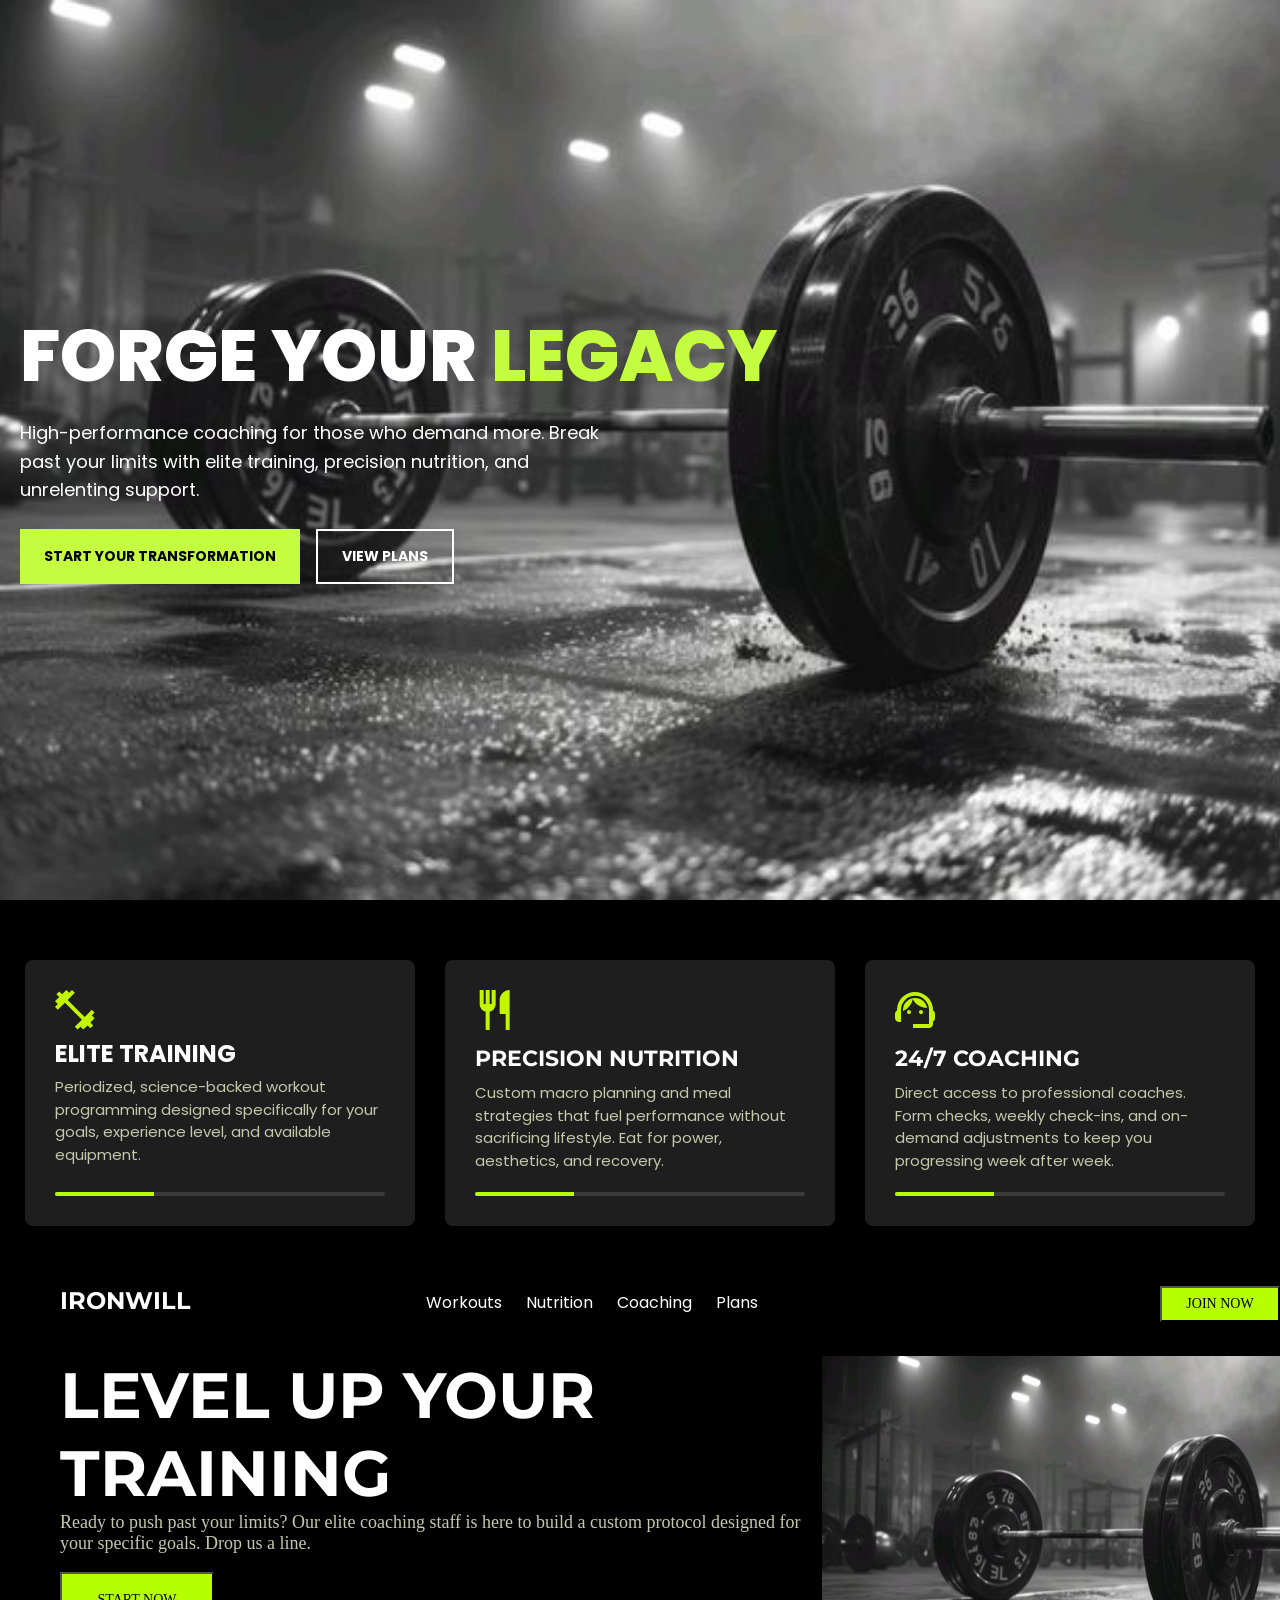
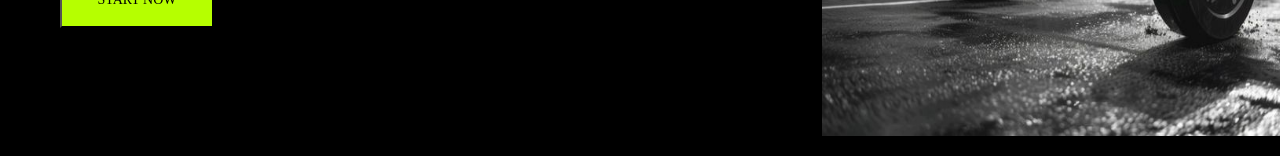
==== index.html @ 0a8449a4 "iro-11 ecrin" ====
<!DOCTYPE html>
<html lang="en">

<head>
    <meta charset="UTF-8">
    <meta name="viewport" content="width=device-width, initial-scale=1.0">
    <title>IRONWILL Fitness</title>
    <link rel="stylesheet" href="style.css">
    <link rel="preconnect" href="https://fonts.googleapis.com">
    <link rel="preconnect" href="https://fonts.gstatic.com" crossorigin>
    <link
        href="https://fonts.googleapis.com/css2?family=Montserrat:wght@400;700;800&family=Poppins:wght@400;600;800&display=swap"
        rel="stylesheet">
</head>

<body>

    <div class="fullPage">
        <div class="containerHero">
            <h1 id="tittleHero">FORGE YOUR <span id="heroSpan">LEGACY</span></h1>
            <p id="HeroParagraph">
                High-performance coaching for those who demand more. Break <br>
                past your limits with elite training, precision nutrition, and <br>
                unrelenting support.
            </p>
            <div class="wrappingButton">
                <button id="yourTransformation">START YOUR TRANSFORMATION</button>
                <button id="viewPlans">VIEW PLANS</button>
            </div>
        </div>
    </div>


    <div class="ourservices">
        <div class="training">
            <img src="images/Icon.svg" alt="Training Icon" width="40" height="40">
            <h2 class="serv-icesTittle">ELITE TRAINING</h2>
            <p class="servicesParagraph">
                Periodized, science-backed workout programming designed specifically for your goals, experience level,
                and available equipment.
            </p>
            <div class="line">
                <div class="line-fill"></div>
            </div>
        </div>

        <div class="nutrition">
            <img src="images/Icon (3).svg" alt="Nutrition Icon" width="40" height="40">
            <h2 class="servicesTittle">PRECISION NUTRITION</h2>
            <p class="servicesParagraph">
                Custom macro planning and meal strategies that fuel performance without sacrificing lifestyle. Eat for
                power, aesthetics, and recovery.
            </p>
            <div class="line">
                <div class="line-fill"></div>
            </div>
        </div>

        <div class="coaching">
            <img src="images/Icon (4).svg" alt="Coaching Icon" width="40" height="40">
            <h2 class="servicesTittle">24/7 COACHING</h2>
            <p class="servicesParagraph">
                Direct access to professional coaches. Form checks, weekly check-ins, and on-demand adjustments to keep
                you progressing week after week.
            </p>
            <div class="line">
                <div class="line-fill"></div>
            </div>
        </div>
    </div>

    <div class="LevelUpYourTraining">
        <div class="TrainingNavbar">
            <h1>IRONWILL</h1>
            <div class="navLinks">
                <ul>
                    <li><a href="#">Workouts</a></li>
                    <li><a href="#">Nutrition</a></li>
                    <li><a href="#">Coaching</a> </li>
                    <li><a href="#">Plans</a></li>
                </ul>
            </div>
            <button id="navbarTrainingButton">JOIN NOW</button>
        </div>

        <div class="trainingHero">
            <div class="trainingHeroMini">
                <h2>LEVEL UP YOUR <br> TRAINING</h2>
                <p>Ready to push past your limits? Our elite coaching staff is
                    here to build a custom protocol designed for your specific
                    goals. Drop us a line.</p>
                <button>START NOW</button>
            </div>
            <img src="images/fitnessBackcgroundİmage.jpg" alt="">
        </div>
</body>

</html>
---- style.css ----
* {
    margin: 0;
    padding: 0;
    text-decoration: none;
    list-style: none;
    box-sizing: border-box;
    font-family: 'Poppins', sans-serif;
}

body {
    background-color: #000;
    color: #fff;
    overflow-x: hidden;
}

.fullPage {
    background-image: url('images/fitnessBackcgroundİmage.jpg');
    background-size: cover;
    background-position: center;
    background-repeat: no-repeat;
    width: 100%;
    min-height: 100vh;
    display: flex;
    align-items: center;
    padding: 40px 20px;
}

.containerHero {
    max-width: 768px;
    width: 100%;
    display: flex;
    flex-direction: column;
    justify-content: center;
    gap: 24px;
}

#tittleHero {
    color: #ffffff;
    font-size: clamp(2.5rem, 6vw, 4.5rem);
    font-weight: 800;
    line-height: 1.1;
}

#heroSpan {
    color: rgb(196, 253, 63);
    font-size: inherit;
    font-weight: 800;
}

#HeroParagraph {
    color: #ffffff;
    font-size: 1.125rem;
    line-height: 1.6;
    max-width: 600px;
}


.wrappingButton {
    display: flex;
    flex-wrap: wrap;
    gap: 16px;
}

#yourTransformation {
    background-color: rgb(196, 253, 63);
    color: #000;
    border: none;
    padding: 15px 24px;
    font-size: 14px;
    font-weight: 700;
}

#viewPlans {
    background: transparent;
    color: #ffffff;
    border: 2px solid #ffffff;
    padding: 15px 24px;
    font-size: 14px;
    font-weight: 700;
}

#yourTransformation:hover {
    background-color: rgb(170, 225, 45);
}

#viewPlans:hover {
    background-color: rgba(255, 255, 255, 0.1);
}


.ourservices {
    display: flex;
    justify-content: center;
    align-items: stretch;
    flex-wrap: wrap;
    gap: 30px;
    background-color: #000000;
    padding: 60px 20px;
}

.training,
.nutrition,
.coaching {
    flex: 1;
    min-width: 280px;
    max-width: 390px;
    background-color: #1E1E1E;
    padding: 30px;
    display: flex;
    flex-direction: column;
    justify-content: space-between;
    border-radius: 8px;
}

.servicesTittle {
    font-size: 22px;
    font-family: 'Montserrat', sans-serif;
    color: #ffffff;
    margin-top: 15px;
    margin-bottom: 10px;
}

.servicesParagraph {
    font-size: 15px;
    color: #C4C9AC;
    line-height: 1.5;
}

.line {
    width: 100%;
    height: 4px;
    background-color: #3a3a3a;
    margin-top: 20px;
    border-radius: 2px;
    overflow: hidden;
}

.line-fill {
    width: 30%;
    height: 100%;
    background-color: #b6ff00;
}

@media screen and (max-width: 768px) {
    .containerHero {
        margin-left: 0;
        text-align: center;
        align-items: center;
    }

    #HeroParagraph br {
        display: none;
    }

    .wrappingButton {
        justify-content: center;
        width: 100%;
    }

    #yourTransformation,
    #viewPlans {
        width: 100%;
        max-width: 320px;
    }

    .ourservices {
        padding: 40px 15px;
    }
}

.LevelUpYourTraining {
    background-color: #000;



}

.TrainingNavbar {
    max-width: 1280px;
    height: 70px;
    display: flex;
    flex-direction: row;
    justify-content: space-between;
}

.navLinks {
    width: 500px;
    height: 32px;
    display: flex;
    align-items: center;
    color: #7d7d7d;
    font-size: 16px;
    border: none;
}

.navLinks ul {
    display: flex;
    flex-direction: row;
    gap: 24px;
    font-size: 16px;
    color: #C4C9AC;
}


a, a:visited{
    color: #ffffff;
}

#navbarTrainingButton {
    width: 120px;
    height: 36px;
    background-color: #b6ff00;
    font-size: 14px;
    border-color: #000;
    padding: 12px, 24px;
    font-family: 'inter';

}



.navLinks a:hover{
font-size: 20px;
 border-bottom: 3px solid #fff ;
 color: #fff;
}

.TrainingNavbar h1{
    margin-left: 60px;
    font-family: 'montserrat';
    font-size: 24px
}

.trainingHero{
    width: 1400px;
    height: 400px;
    display: flex;
    flex-direction: row;
    display: flex;
    justify-content: space-between;
}

.trainingHero h2{
    font-size: 64px;
    font-family: 'montserrat';
}

.trainingHeroMini{
    margin-left: 60px;
    
}

.trainingHero p{
font-family: 'inter';
font-size: 18px;
color: #C4C9AC;
}

.trainingHero button{
    background-color: #b6ff00;
    font-size: 14px;
    font-family: 'inter';
    width: 154px;
    height: 56px;
    margin-top: 18px;
}

.trainingHero img{
    width: 578px;
    height: 380px;
    display: block;
    margin-left: auto;

}
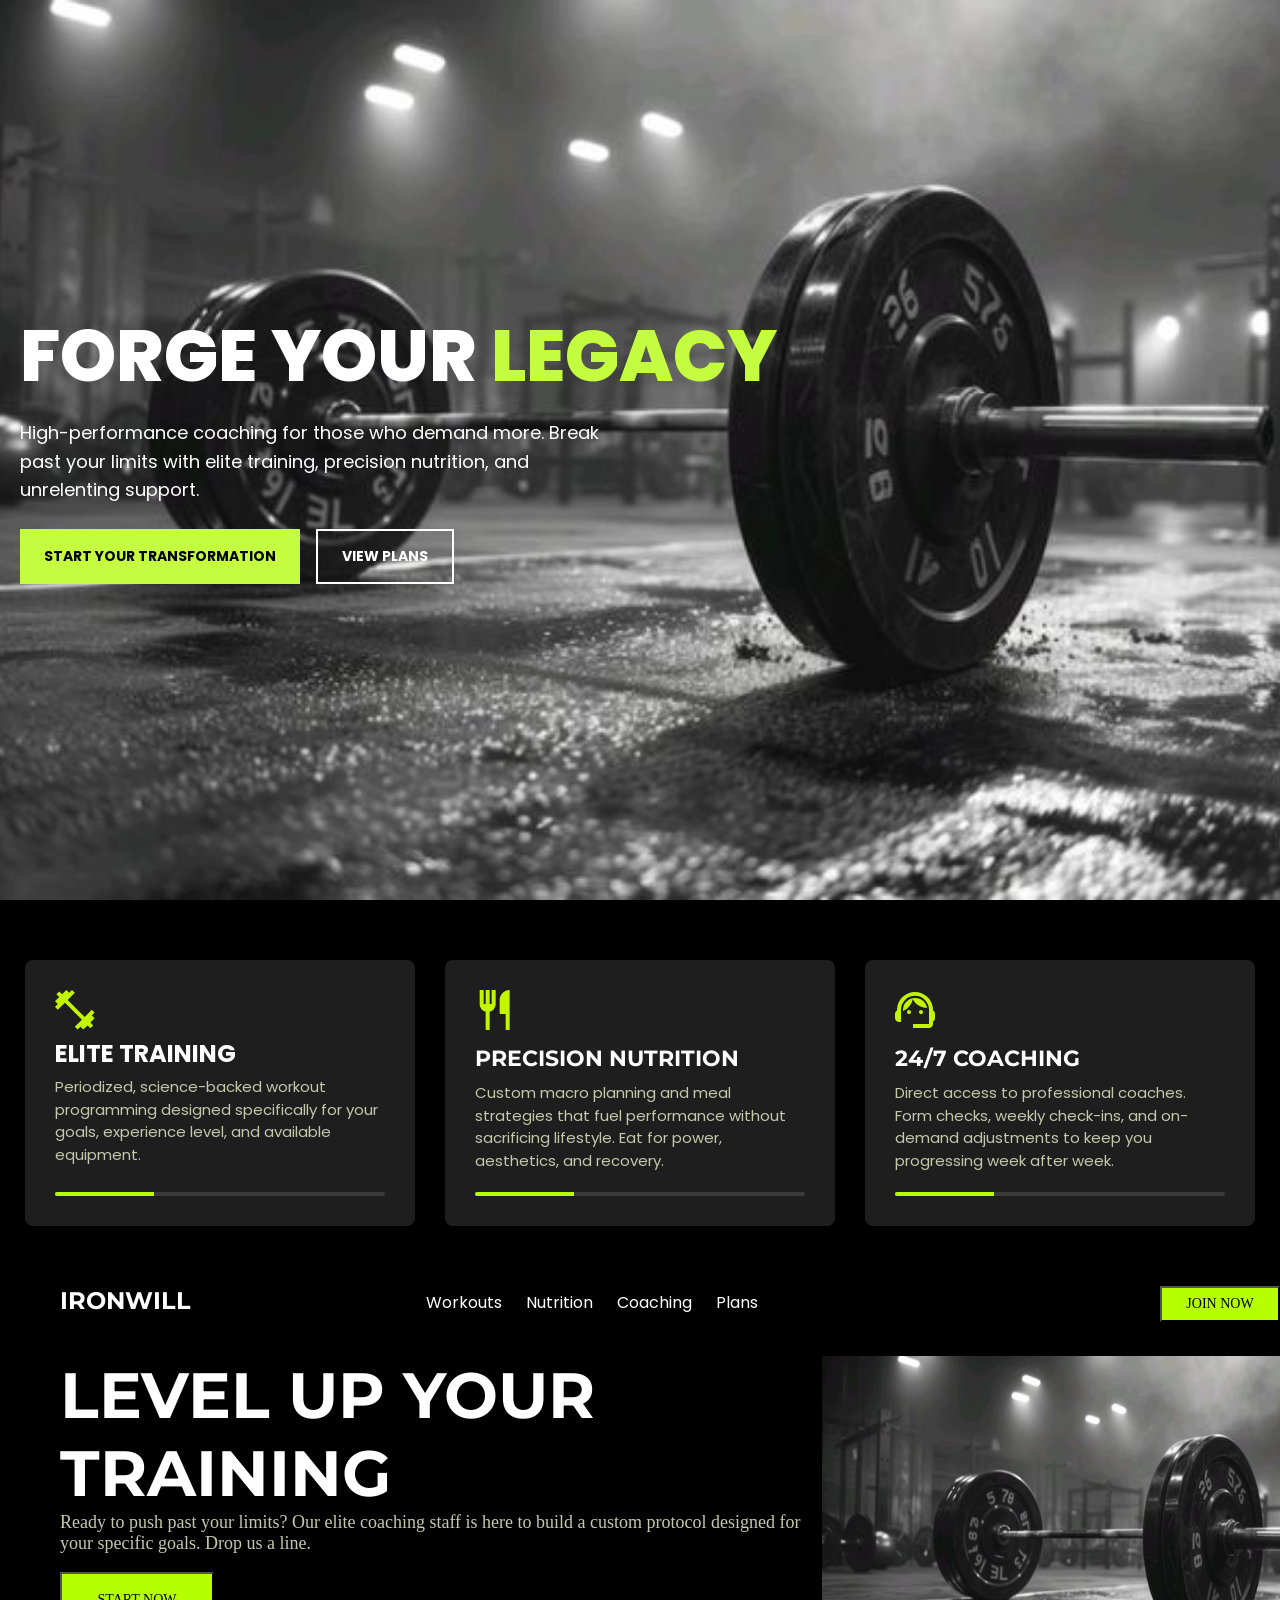
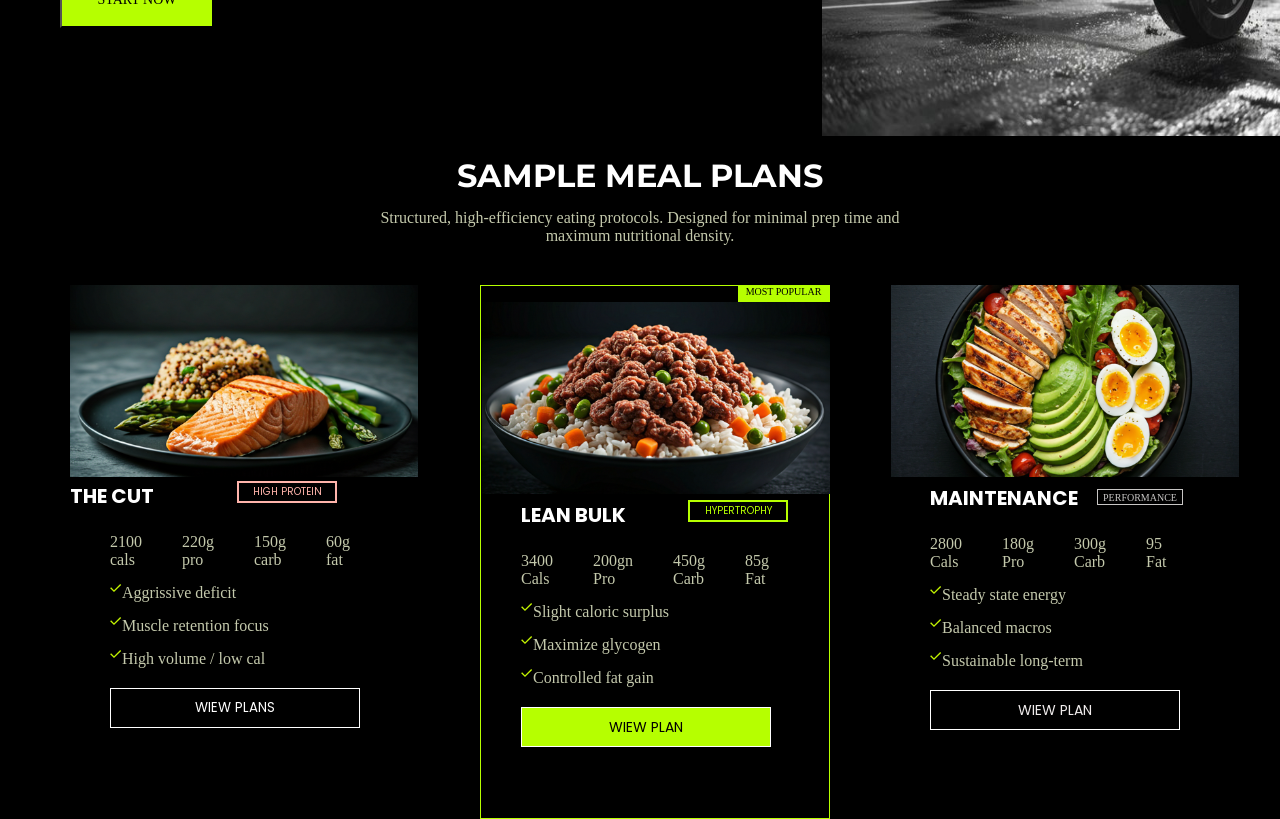
==== commit 4e4a1ccf: "iro-10 ecrin" ====
--- a/index.html
+++ b/index.html
@@ -93,6 +93,83 @@
             </div>
             <img src="images/fitnessBackcgroundİmage.jpg" alt="">
         </div>
+
+        <div class="mealPlans">
+            <div class="mealPlansEntry">
+                <h1>SAMPLE MEAL PLANS</h1>
+                <p>Structured, high-efficiency eating protocols. Designed for minimal prep time and <br>
+                    maximum nutritional density.</p>
+            </div>
+
+            <div class="mealPlansCards">
+                <div class="theCutCard">
+                    <img src="images/mealPlansİmg.svg" alt="">
+                    <div class="theCutTittle">
+                        <h2>THE CUT</h2>
+                        <button>HIGH PROTEIN</button>
+                    </div>
+                    <div class="theCutMacro">
+                        <p>2100 <br>cals</p>
+                        <p>220g <br> pro</p>
+                        <p>150g <br> carb</p>
+                        <p>60g <br> fat</p>
+                    </div>
+                    <ul>
+                        <li><img src="images/mealPlansİcon.svg" alt="">
+                            <p>Aggrissive deficit</p>
+                        </li>
+                        <li><img src="images/mealPlansİcon.svg" alt="">
+                            <p>Muscle retention focus</p>
+                        </li>
+                        <li><img src="images/mealPlansİcon.svg" alt="">
+                            <p>High volume / low cal</p>
+                        </li>
+                    </ul>
+                    <button id="theCutCardButton">WIEW PLANS</button>
+                </div>
+                <div class="leanBulkCard">
+                      <p id="leanBulkCardPopular">MOST POPULAR</p>
+                    <img src="images/mealPlansLeanBulk.svg" alt="">
+                  <div class="leanBulkTittle">  <h2>LEAN BULK</h2>
+                    <button>HYPERTROPHY</button> </div>
+                    <div class="leanBulkMacro">
+                        <p>3400 <br> Cals</p>
+                        <p>200gn <br> Pro</p>
+                        <p>450g <br> Carb</p>
+                        <p>85g <br> Fat</p>
+                    </div>
+                    <ul>
+                        <li><img src="images/mealPlansİcon.svg" alt="">
+                            <p>Slight caloric surplus</p>
+                        </li>
+                        <li><img src="images/mealPlansİcon.svg" alt="">
+                            <p>Maximize glycogen</p>
+                        </li>
+                        <li><img src="images/mealPlansİcon.svg" alt="">
+                            <p>Controlled fat gain</p>
+                        </li>
+                    </ul>
+                    <button id="leanBulkCardButton">WIEW PLAN</button>
+                </div>
+                <div class="maintenanceCard">
+                    <img src="images/mealPlansMaintenanceİmg.svg" alt="">
+                   <div class="maintenanceCardTittle"> <h2>MAINTENANCE</h2>
+                    <button>PERFORMANCE</button> </div>
+                    <div class="maintenanceMacros">
+                        <p>2800 <br> Cals</p>
+                        <p>180g <br> Pro</p>
+                        <p>300g <br> Carb</p>
+                        <p>95 <br> Fat</p>
+                    </div>
+                    <ul class="maintenanceAdvantage">
+                        <li><img src="images/mealPlansİcon.svg" alt=""> <p>Steady state energy</p></li>
+                        <li><img src="images/mealPlansİcon.svg" alt=""> <p>Balanced macros</p></li>
+                        <li><img src="images/mealPlansİcon.svg" alt=""> <p>Sustainable long-term</p></li>
+                    </ul>
+                    <button id="maintenanceButton">WIEW PLAN</button>
+                </div>
+            </div>
+        </div>
 </body>
 
 </html>
--- a/style.css
+++ b/style.css
@@ -202,7 +202,8 @@
 }
 
 
-a, a:visited{
+a,
+a:visited {
     color: #ffffff;
 }
 
@@ -219,19 +220,19 @@
 
 
 
-.navLinks a:hover{
-font-size: 20px;
- border-bottom: 3px solid #fff ;
- color: #fff;
-}
-
-.TrainingNavbar h1{
+.navLinks a:hover {
+    font-size: 20px;
+    border-bottom: 3px solid #fff;
+    color: #fff;
+}
+
+.TrainingNavbar h1 {
     margin-left: 60px;
     font-family: 'montserrat';
     font-size: 24px
 }
 
-.trainingHero{
+.trainingHero {
     width: 1400px;
     height: 400px;
     display: flex;
@@ -240,23 +241,23 @@
     justify-content: space-between;
 }
 
-.trainingHero h2{
+.trainingHero h2 {
     font-size: 64px;
     font-family: 'montserrat';
 }
 
-.trainingHeroMini{
+.trainingHeroMini {
     margin-left: 60px;
-    
-}
-
-.trainingHero p{
-font-family: 'inter';
-font-size: 18px;
-color: #C4C9AC;
-}
-
-.trainingHero button{
+
+}
+
+.trainingHero p {
+    font-family: 'inter';
+    font-size: 18px;
+    color: #C4C9AC;
+}
+
+.trainingHero button {
     background-color: #b6ff00;
     font-size: 14px;
     font-family: 'inter';
@@ -265,7 +266,9 @@
     margin-top: 18px;
 }
 
-.trainingHero img{
+
+
+.trainingHero img {
     width: 578px;
     height: 380px;
     display: block;
@@ -273,4 +276,267 @@
 
 }
 
-
+@media screen (max-widht: 768px) {
+    .mealPlansEntry{
+    display: flex;
+    justify-content: center;
+    flex-direction: column;
+    text-align: center;
+    gap: 14px;
+    }
+
+    .mealPlansCards{
+    display: flex;
+    flex-direction: column;
+    }
+}
+.mealPlansEntry {
+    gap: 14px;
+    display: flex;
+    justify-content: center;
+    flex-direction: column;
+    text-align: center;
+   
+}
+
+.mealPlans h1 {
+    font-size: 32px;
+    font-family: 'montserrat';
+}
+
+.mealPlans p {
+    font-family: 'inter';
+    font-size: 16px;
+    color: #C4C9AC;
+}
+
+.mealPlansCards{
+    display: flex;
+    flex-direction: row;
+    align-items: center;
+    justify-content: center;
+    margin-top: 40px
+}
+
+
+.theCutCard {
+    width: 350px;
+    height: 534px;
+    margin-left: 30px;
+    font-size: 16px;
+    font-family: 'montserrat';
+}
+
+.theCutCard img {
+    width: 348px;
+    height: 192px;
+}
+
+.theCutTittle button {
+    color: #FFB4AB;
+    font-size: 10px;
+    border: 2px solid #FFB4AB;
+    width: 100px;
+    height: 22px;
+    background-color: #000;
+}
+
+.theCutTittle {
+    display: flex;
+    flex-direction: row;
+    gap: 60px;
+}
+
+.theCutCard h2 {
+    font-size: 20px;
+    width: 107px;
+    height: 32px;
+    
+}
+
+.theCutMacro {
+    display: flex;
+    flex-direction: row;
+    gap: 40px;
+    margin-left: 40px;
+    margin-top: 20px;
+}
+
+.theCutCard li {
+    display: flex;
+    flex-direction: row;
+    margin-top: 15px;
+    margin-left: 40px;
+}
+
+
+
+.theCutCard li img {
+    width: 12px;
+    height: 9px;
+}
+
+#theCutCardButton {
+    width: 250px;
+    height: 40px;
+    margin-left: 40px;
+    margin-top: 20px;
+    background-color: #000;
+    color: #fff;
+    border: 1px solid #fff;
+}
+
+.leanBulkCard {
+    width: 350px;
+    height: 534px;
+    margin-left: 60px;
+    font-size: 24px;
+    font-family: 'montserrat';
+    border: 1px solid #b6ff00;
+
+}
+
+.leanBulkCard img {
+    width: 350px;
+    height: 192px;
+}
+
+.leanBulkCard button {
+    color: #b6ff00;
+    font-size: 10px;
+    border: 2px solid #b6ff00;
+    width: 100px;
+    height: 22px;
+    background-color: #000;
+}
+
+.leanBulkTittle {
+    display: flex;
+    flex-direction: row;
+    gap: 60px;
+}
+
+.leanBulkCard h2 {
+    font-size: 20px;
+    width: 107px;
+    height: 32px;
+    margin-left: 40px;
+}
+
+.leanBulkMacro {
+    display: flex;
+    flex-direction: row;
+    gap: 40px;
+    margin-left: 40px;
+    margin-top: 20px;
+}
+
+.leanBulkCard li {
+    display: flex;
+    flex-direction: row;
+    margin-top: 15px;
+    margin-left: 40px;
+}
+
+.leanBulkCard li img {
+    width: 12px;
+    height: 9px;
+}
+
+#leanBulkCardButton {
+    width: 250px;
+    height: 40px;
+    margin-left: 40px;
+    margin-top: 20px;
+    background-color: #b6ff00;
+    color: #020000;
+    border: 1px solid #fff;
+    font-size: 14px;
+}
+
+#leanBulkCardPopular{
+    background-color: #b6ff00;
+    font-size: 10px;
+    width: 91px;
+    height: 16px;
+    color: #000;
+    margin-left: auto;
+    font-family: 'inter';
+    text-align: center;
+}
+
+.maintenanceCard{
+    width: 350px;
+    height: 534px;
+    margin-left: 60px;
+    font-size: 24px;
+    font-family: 'montserrat';
+}
+
+.maintenanceCard img{
+width: 350px;
+    height: 192px;
+}
+
+.maintenanceCardTittle{
+    display: flex;
+    flex-direction: row;
+    gap: 60px;
+}
+
+.maintenanceCardTittle button{
+    width: 86px;
+    height: 16px;
+    font-family: 'inter';
+    font-size: 10px;
+    color: #C8C6C5;
+    background-color: #000;
+    border: 1px solid #C8C6C5;
+    margin-top: 6px;
+
+}
+
+.maintenanceCard h2{
+    font-size: 20px;
+    width: 107px;
+    height: 32px;
+    margin-left: 40px;
+}
+.maintenanceMacros{
+    display: flex;
+    flex-direction: row;
+    gap: 40px;
+    margin-left: 40px;
+    margin-top: 20px;
+} 
+
+
+
+.maintenanceAdvantage{
+    margin-top: 15px;
+    margin-left: 40px;
+    
+}
+
+.maintenanceAdvantage li{
+    display: flex;
+    flex-direction: row;
+    margin-top: 15px;
+}
+
+.maintenanceAdvantage img{
+    width: 12px;
+    height: 9px;
+}
+
+#maintenanceButton{
+    width: 250px;
+    height: 40px;
+    margin-left: 40px;
+    margin-top: 20px;
+    color: #f0ecec;
+    border: 1px solid #fff;
+    font-size: 14px;
+    background-color: black;
+}
+
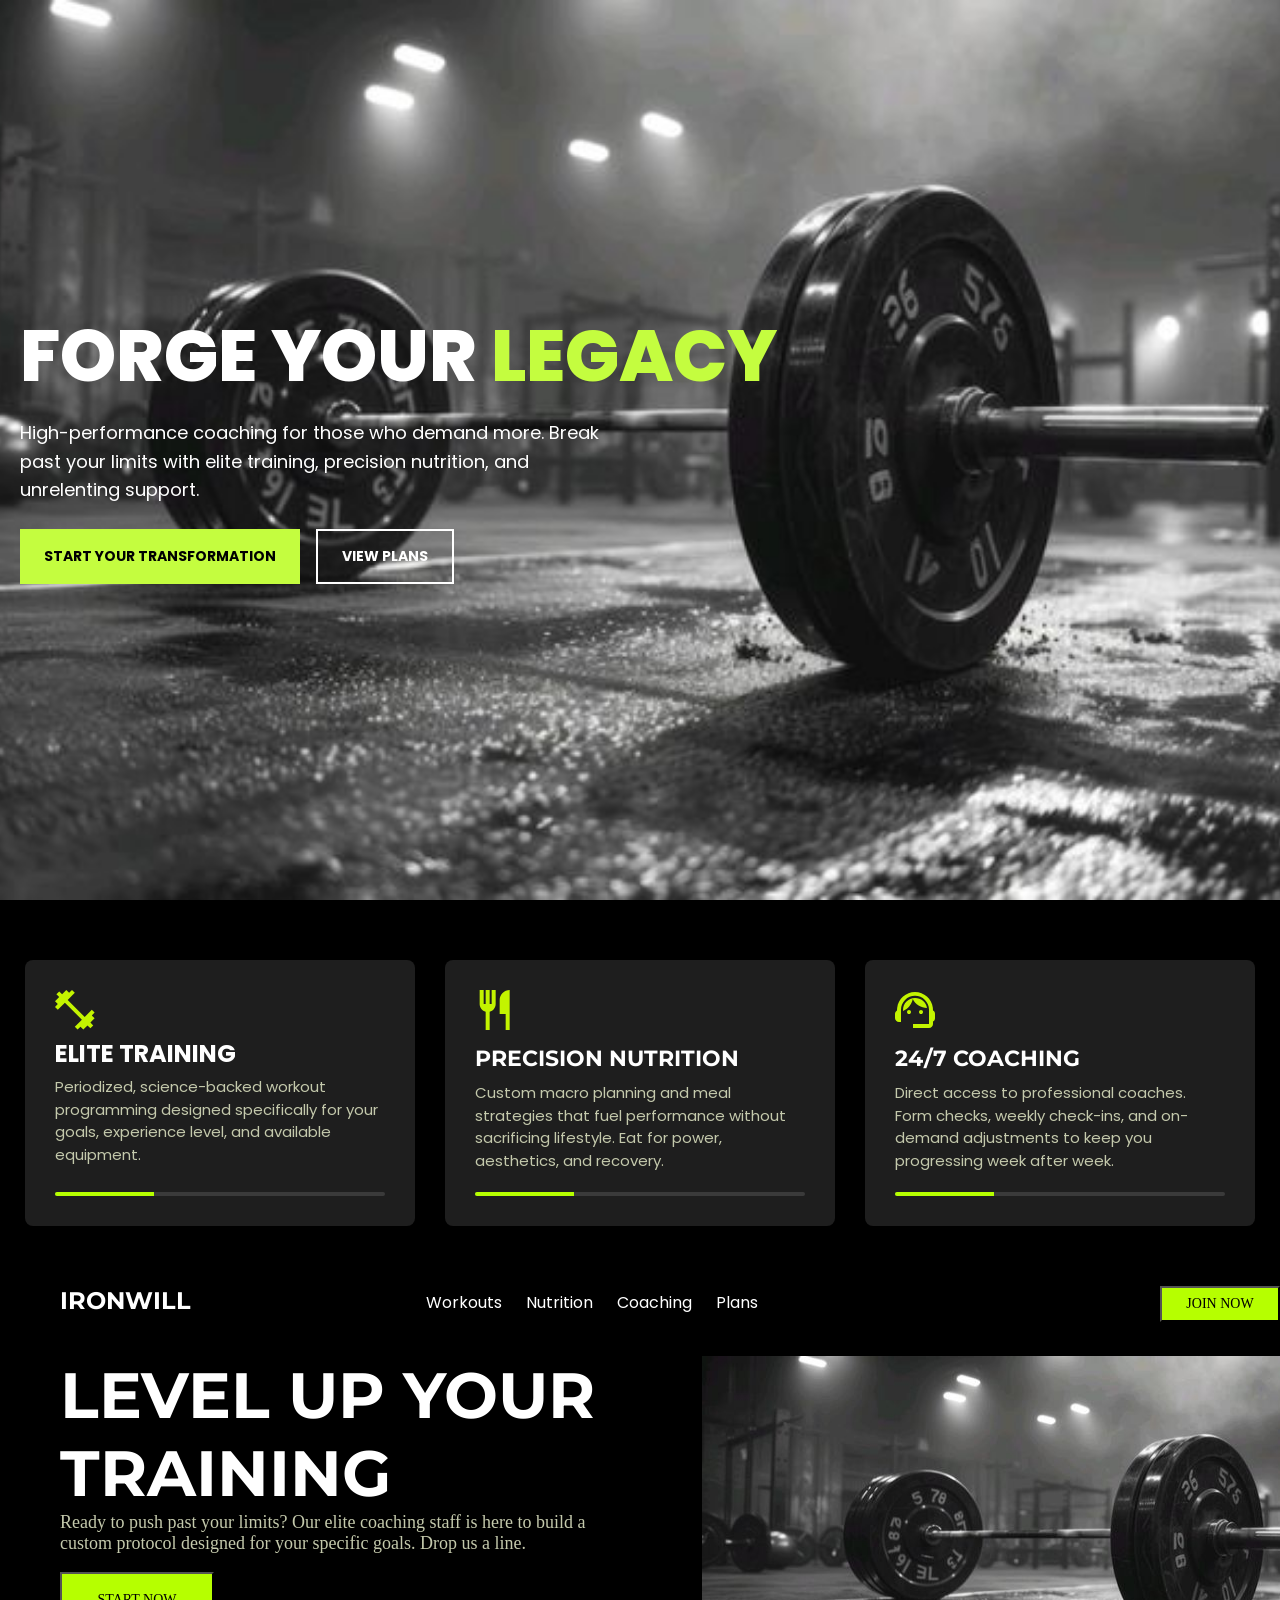
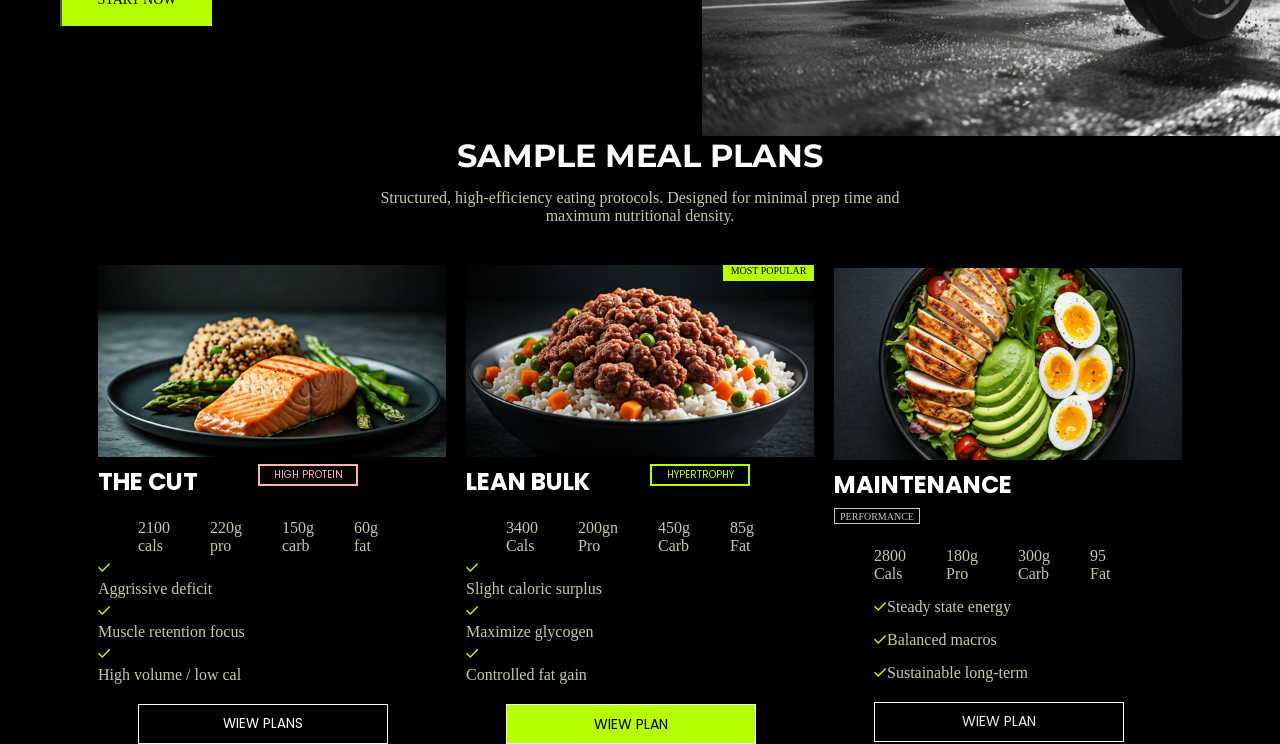
==== commit b7cf62c2: "class adları ve yorum satırları düzenlendi" ====
--- a/index.html
+++ b/index.html
@@ -14,8 +14,8 @@
 </head>
 
 <body>
-
-    <div class="fullPage">
+    <!-- Hero section start -->
+    <div class="heroSection">
         <div class="containerHero">
             <h1 id="tittleHero">FORGE YOUR <span id="heroSpan">LEGACY</span></h1>
             <p id="HeroParagraph">
@@ -29,8 +29,9 @@
             </div>
         </div>
     </div>
+    <!-- Hero section end -->
 
-
+    <!-- Our services start -->
     <div class="ourservices">
         <div class="training">
             <img src="images/Icon.svg" alt="Training Icon" width="40" height="40">
@@ -68,7 +69,9 @@
             </div>
         </div>
     </div>
+    <!-- Our services end -->
 
+    <!-- Level up your training start-->
     <div class="LevelUpYourTraining">
         <div class="TrainingNavbar">
             <h1>IRONWILL</h1>
@@ -87,13 +90,14 @@
             <div class="trainingHeroMini">
                 <h2>LEVEL UP YOUR <br> TRAINING</h2>
                 <p>Ready to push past your limits? Our elite coaching staff is
-                    here to build a custom protocol designed for your specific
+                    here to build a <br>custom protocol designed for your specific
                     goals. Drop us a line.</p>
                 <button>START NOW</button>
             </div>
-            <img src="images/fitnessBackcgroundİmage.jpg" alt="">
+         <div class="trainingHeroİmg">  <img src="images/fitnessBackcgroundİmage.jpg" alt=""> </div> 
         </div>
-
+        <!-- Level up your training end-->
+        <!-- Meal plans start-->
         <div class="mealPlans">
             <div class="mealPlansEntry">
                 <h1>SAMPLE MEAL PLANS</h1>
@@ -102,7 +106,7 @@
             </div>
 
             <div class="mealPlansCards">
-                <div class="theCutCard">
+                <div class="MealPlanCard">
                     <img src="images/mealPlansİmg.svg" alt="">
                     <div class="theCutTittle">
                         <h2>THE CUT</h2>
@@ -127,11 +131,19 @@
                     </ul>
                     <button id="theCutCardButton">WIEW PLANS</button>
                 </div>
-                <div class="leanBulkCard">
-                      <p id="leanBulkCardPopular">MOST POPULAR</p>
+                <div class="MealPlanCard" id="leanBulkCard">
+                    <p id="leanBulkCardPopular">MOST POPULAR</p>
                     <img src="images/mealPlansLeanBulk.svg" alt="">
-                  <div class="leanBulkTittle">  <h2>LEAN BULK</h2>
-                    <button>HYPERTROPHY</button> </div>
+                    <div class="leanBulkTittle">
+                        <h2>LEAN BULK</h2>
+                        <button style="
+                        border: 2px solid #b6ff00;
+                        color: #b6ff00;
+                        background-color: black;
+                        font-size: 10px;
+                        width: 100px;
+                        height: 22px;">HYPERTROPHY</button>
+                    </div>
                     <div class="leanBulkMacro">
                         <p>3400 <br> Cals</p>
                         <p>200gn <br> Pro</p>
@@ -151,10 +163,12 @@
                     </ul>
                     <button id="leanBulkCardButton">WIEW PLAN</button>
                 </div>
-                <div class="maintenanceCard">
+                <div class="MealPLanCard">
                     <img src="images/mealPlansMaintenanceİmg.svg" alt="">
-                   <div class="maintenanceCardTittle"> <h2>MAINTENANCE</h2>
-                    <button>PERFORMANCE</button> </div>
+                    <div class="maintenanceCardTittle">
+                        <h2>MAINTENANCE</h2>
+                        <button>PERFORMANCE</button>
+                    </div>
                     <div class="maintenanceMacros">
                         <p>2800 <br> Cals</p>
                         <p>180g <br> Pro</p>
@@ -162,14 +176,21 @@
                         <p>95 <br> Fat</p>
                     </div>
                     <ul class="maintenanceAdvantage">
-                        <li><img src="images/mealPlansİcon.svg" alt=""> <p>Steady state energy</p></li>
-                        <li><img src="images/mealPlansİcon.svg" alt=""> <p>Balanced macros</p></li>
-                        <li><img src="images/mealPlansİcon.svg" alt=""> <p>Sustainable long-term</p></li>
+                        <li><img src="images/mealPlansİcon.svg" alt="">
+                            <p>Steady state energy</p>
+                        </li>
+                        <li><img src="images/mealPlansİcon.svg" alt="">
+                            <p>Balanced macros</p>
+                        </li>
+                        <li><img src="images/mealPlansİcon.svg" alt="">
+                            <p>Sustainable long-term</p>
+                        </li>
                     </ul>
                     <button id="maintenanceButton">WIEW PLAN</button>
                 </div>
             </div>
         </div>
+        <!-- Meal plans end -->
 </body>
 
 </html>
--- a/style.css
+++ b/style.css
@@ -13,7 +13,7 @@
     overflow-x: hidden;
 }
 
-.fullPage {
+.heroSection {
     background-image: url('images/fitnessBackcgroundİmage.jpg');
     background-size: cover;
     background-position: center;
@@ -233,14 +233,19 @@
 }
 
 .trainingHero {
-    width: 1400px;
-    height: 400px;
-    display: flex;
+    max-width: 1400px;
     flex-direction: row;
     display: flex;
     justify-content: space-between;
-}
-
+    flex-wrap: wrap;
+}
+
+.trainingHeroİmg{
+    max-width: 578px;
+    max-height: 380px;
+    display: flex;
+
+}
 .trainingHero h2 {
     font-size: 64px;
     font-family: 'montserrat';
@@ -266,30 +271,13 @@
     margin-top: 18px;
 }
 
-
-
-.trainingHero img {
-    width: 578px;
-    height: 380px;
-    display: block;
-    margin-left: auto;
-
-}
-
-@media screen (max-widht: 768px) {
-    .mealPlansEntry{
-    display: flex;
+.mealPlans{
+    display: flex;
+    flex-direction: column;
     justify-content: center;
-    flex-direction: column;
-    text-align: center;
-    gap: 14px;
-    }
-
-    .mealPlansCards{
-    display: flex;
-    flex-direction: column;
-    }
-}
+    align-items: center;
+}
+
 .mealPlansEntry {
     gap: 14px;
     display: flex;
@@ -315,21 +303,17 @@
     flex-direction: row;
     align-items: center;
     justify-content: center;
-    margin-top: 40px
-}
-
-
-.theCutCard {
+    margin-top: 40px;
+    flex-wrap: wrap;
+    gap: 20px;
+}
+
+
+.mealPlanCard {
     width: 350px;
     height: 534px;
-    margin-left: 30px;
     font-size: 16px;
     font-family: 'montserrat';
-}
-
-.theCutCard img {
-    width: 348px;
-    height: 192px;
 }
 
 .theCutTittle button {
@@ -347,7 +331,7 @@
     gap: 60px;
 }
 
-.theCutCard h2 {
+.mealPlanCard h2 {
     font-size: 20px;
     width: 107px;
     height: 32px;
@@ -369,9 +353,11 @@
     margin-left: 40px;
 }
 
-
-
-.theCutCard li img {
+#leanBulkCard{
+    position: relative;
+}
+
+.mealPlanCard li img {
     width: 12px;
     height: 9px;
 }
@@ -386,41 +372,11 @@
     border: 1px solid #fff;
 }
 
-.leanBulkCard {
-    width: 350px;
-    height: 534px;
-    margin-left: 60px;
-    font-size: 24px;
-    font-family: 'montserrat';
-    border: 1px solid #b6ff00;
-
-}
-
-.leanBulkCard img {
-    width: 350px;
-    height: 192px;
-}
-
-.leanBulkCard button {
-    color: #b6ff00;
-    font-size: 10px;
-    border: 2px solid #b6ff00;
-    width: 100px;
-    height: 22px;
-    background-color: #000;
-}
-
 .leanBulkTittle {
     display: flex;
     flex-direction: row;
     gap: 60px;
-}
-
-.leanBulkCard h2 {
-    font-size: 20px;
-    width: 107px;
-    height: 32px;
-    margin-left: 40px;
+
 }
 
 .leanBulkMacro {
@@ -431,17 +387,6 @@
     margin-top: 20px;
 }
 
-.leanBulkCard li {
-    display: flex;
-    flex-direction: row;
-    margin-top: 15px;
-    margin-left: 40px;
-}
-
-.leanBulkCard li img {
-    width: 12px;
-    height: 9px;
-}
 
 #leanBulkCardButton {
     width: 250px;
@@ -460,28 +405,17 @@
     width: 91px;
     height: 16px;
     color: #000;
-    margin-left: auto;
     font-family: 'inter';
     text-align: center;
-}
-
-.maintenanceCard{
+    position: absolute;
+    right: 0;
+    
+}
+
+.mealPlanCard img{
     width: 350px;
-    height: 534px;
-    margin-left: 60px;
-    font-size: 24px;
-    font-family: 'montserrat';
-}
-
-.maintenanceCard img{
-width: 350px;
     height: 192px;
-}
-
-.maintenanceCardTittle{
-    display: flex;
-    flex-direction: row;
-    gap: 60px;
+    position: relative;
 }
 
 .maintenanceCardTittle button{
@@ -496,12 +430,6 @@
 
 }
 
-.maintenanceCard h2{
-    font-size: 20px;
-    width: 107px;
-    height: 32px;
-    margin-left: 40px;
-}
 .maintenanceMacros{
     display: flex;
     flex-direction: row;
@@ -509,8 +437,6 @@
     margin-left: 40px;
     margin-top: 20px;
 } 
-
-
 
 .maintenanceAdvantage{
     margin-top: 15px;
@@ -522,11 +448,6 @@
     display: flex;
     flex-direction: row;
     margin-top: 15px;
-}
-
-.maintenanceAdvantage img{
-    width: 12px;
-    height: 9px;
 }
 
 #maintenanceButton{
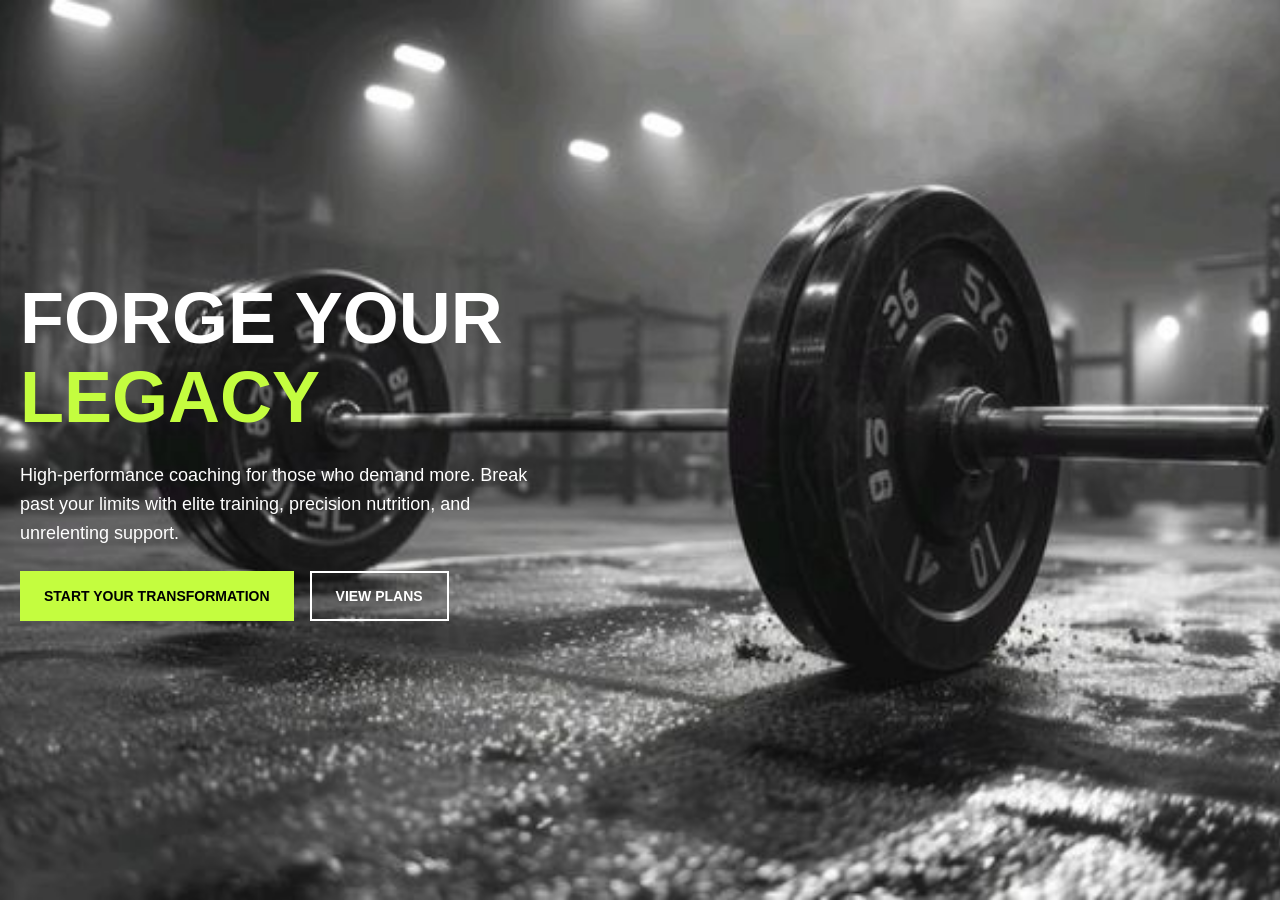
==== commit 4116c481: "create a new branch for hero" ====
--- a/index.html
+++ b/index.html
@@ -1,18 +1,11 @@
 <!DOCTYPE html>
 <html lang="en">
-
 <head>
     <meta charset="UTF-8">
     <meta name="viewport" content="width=device-width, initial-scale=1.0">
-    <title>IRONWILL Fitness</title>
+    <title>IRONWILLL Fitness</title>
     <link rel="stylesheet" href="style.css">
-    <link rel="preconnect" href="https://fonts.googleapis.com">
-    <link rel="preconnect" href="https://fonts.gstatic.com" crossorigin>
-    <link
-        href="https://fonts.googleapis.com/css2?family=Montserrat:wght@400;700;800&family=Poppins:wght@400;600;800&display=swap"
-        rel="stylesheet">
 </head>
-
 <body>
     <!-- Hero section start -->
     <div class="heroSection">
@@ -31,166 +24,7 @@
     </div>
     <!-- Hero section end -->
 
-    <!-- Our services start -->
-    <div class="ourservices">
-        <div class="training">
-            <img src="images/Icon.svg" alt="Training Icon" width="40" height="40">
-            <h2 class="serv-icesTittle">ELITE TRAINING</h2>
-            <p class="servicesParagraph">
-                Periodized, science-backed workout programming designed specifically for your goals, experience level,
-                and available equipment.
-            </p>
-            <div class="line">
-                <div class="line-fill"></div>
-            </div>
-        </div>
 
-        <div class="nutrition">
-            <img src="images/Icon (3).svg" alt="Nutrition Icon" width="40" height="40">
-            <h2 class="servicesTittle">PRECISION NUTRITION</h2>
-            <p class="servicesParagraph">
-                Custom macro planning and meal strategies that fuel performance without sacrificing lifestyle. Eat for
-                power, aesthetics, and recovery.
-            </p>
-            <div class="line">
-                <div class="line-fill"></div>
-            </div>
-        </div>
 
-        <div class="coaching">
-            <img src="images/Icon (4).svg" alt="Coaching Icon" width="40" height="40">
-            <h2 class="servicesTittle">24/7 COACHING</h2>
-            <p class="servicesParagraph">
-                Direct access to professional coaches. Form checks, weekly check-ins, and on-demand adjustments to keep
-                you progressing week after week.
-            </p>
-            <div class="line">
-                <div class="line-fill"></div>
-            </div>
-        </div>
-    </div>
-    <!-- Our services end -->
-
-    <!-- Level up your training start-->
-    <div class="LevelUpYourTraining">
-        <div class="TrainingNavbar">
-            <h1>IRONWILL</h1>
-            <div class="navLinks">
-                <ul>
-                    <li><a href="#">Workouts</a></li>
-                    <li><a href="#">Nutrition</a></li>
-                    <li><a href="#">Coaching</a> </li>
-                    <li><a href="#">Plans</a></li>
-                </ul>
-            </div>
-            <button id="navbarTrainingButton">JOIN NOW</button>
-        </div>
-
-        <div class="trainingHero">
-            <div class="trainingHeroMini">
-                <h2>LEVEL UP YOUR <br> TRAINING</h2>
-                <p>Ready to push past your limits? Our elite coaching staff is
-                    here to build a <br>custom protocol designed for your specific
-                    goals. Drop us a line.</p>
-                <button>START NOW</button>
-            </div>
-         <div class="trainingHeroİmg">  <img src="images/fitnessBackcgroundİmage.jpg" alt=""> </div> 
-        </div>
-        <!-- Level up your training end-->
-        <!-- Meal plans start-->
-        <div class="mealPlans">
-            <div class="mealPlansEntry">
-                <h1>SAMPLE MEAL PLANS</h1>
-                <p>Structured, high-efficiency eating protocols. Designed for minimal prep time and <br>
-                    maximum nutritional density.</p>
-            </div>
-
-            <div class="mealPlansCards">
-                <div class="MealPlanCard">
-                    <img src="images/mealPlansİmg.svg" alt="">
-                    <div class="theCutTittle">
-                        <h2>THE CUT</h2>
-                        <button>HIGH PROTEIN</button>
-                    </div>
-                    <div class="theCutMacro">
-                        <p>2100 <br>cals</p>
-                        <p>220g <br> pro</p>
-                        <p>150g <br> carb</p>
-                        <p>60g <br> fat</p>
-                    </div>
-                    <ul>
-                        <li><img src="images/mealPlansİcon.svg" alt="">
-                            <p>Aggrissive deficit</p>
-                        </li>
-                        <li><img src="images/mealPlansİcon.svg" alt="">
-                            <p>Muscle retention focus</p>
-                        </li>
-                        <li><img src="images/mealPlansİcon.svg" alt="">
-                            <p>High volume / low cal</p>
-                        </li>
-                    </ul>
-                    <button id="theCutCardButton">WIEW PLANS</button>
-                </div>
-                <div class="MealPlanCard" id="leanBulkCard">
-                    <p id="leanBulkCardPopular">MOST POPULAR</p>
-                    <img src="images/mealPlansLeanBulk.svg" alt="">
-                    <div class="leanBulkTittle">
-                        <h2>LEAN BULK</h2>
-                        <button style="
-                        border: 2px solid #b6ff00;
-                        color: #b6ff00;
-                        background-color: black;
-                        font-size: 10px;
-                        width: 100px;
-                        height: 22px;">HYPERTROPHY</button>
-                    </div>
-                    <div class="leanBulkMacro">
-                        <p>3400 <br> Cals</p>
-                        <p>200gn <br> Pro</p>
-                        <p>450g <br> Carb</p>
-                        <p>85g <br> Fat</p>
-                    </div>
-                    <ul>
-                        <li><img src="images/mealPlansİcon.svg" alt="">
-                            <p>Slight caloric surplus</p>
-                        </li>
-                        <li><img src="images/mealPlansİcon.svg" alt="">
-                            <p>Maximize glycogen</p>
-                        </li>
-                        <li><img src="images/mealPlansİcon.svg" alt="">
-                            <p>Controlled fat gain</p>
-                        </li>
-                    </ul>
-                    <button id="leanBulkCardButton">WIEW PLAN</button>
-                </div>
-                <div class="MealPLanCard">
-                    <img src="images/mealPlansMaintenanceİmg.svg" alt="">
-                    <div class="maintenanceCardTittle">
-                        <h2>MAINTENANCE</h2>
-                        <button>PERFORMANCE</button>
-                    </div>
-                    <div class="maintenanceMacros">
-                        <p>2800 <br> Cals</p>
-                        <p>180g <br> Pro</p>
-                        <p>300g <br> Carb</p>
-                        <p>95 <br> Fat</p>
-                    </div>
-                    <ul class="maintenanceAdvantage">
-                        <li><img src="images/mealPlansİcon.svg" alt="">
-                            <p>Steady state energy</p>
-                        </li>
-                        <li><img src="images/mealPlansİcon.svg" alt="">
-                            <p>Balanced macros</p>
-                        </li>
-                        <li><img src="images/mealPlansİcon.svg" alt="">
-                            <p>Sustainable long-term</p>
-                        </li>
-                    </ul>
-                    <button id="maintenanceButton">WIEW PLAN</button>
-                </div>
-            </div>
-        </div>
-        <!-- Meal plans end -->
 </body>
-
 </html>
--- a/style.css
+++ b/style.css
@@ -1,3 +1,11 @@
+*{
+    margin: 0px;
+    padding: 0px;
+    text-decoration: none;
+    list-style: none;
+    box-sizing: border-box;
+    font-family: 'Poppins', sans-serif;
+}
 * {
     margin: 0;
     padding: 0;
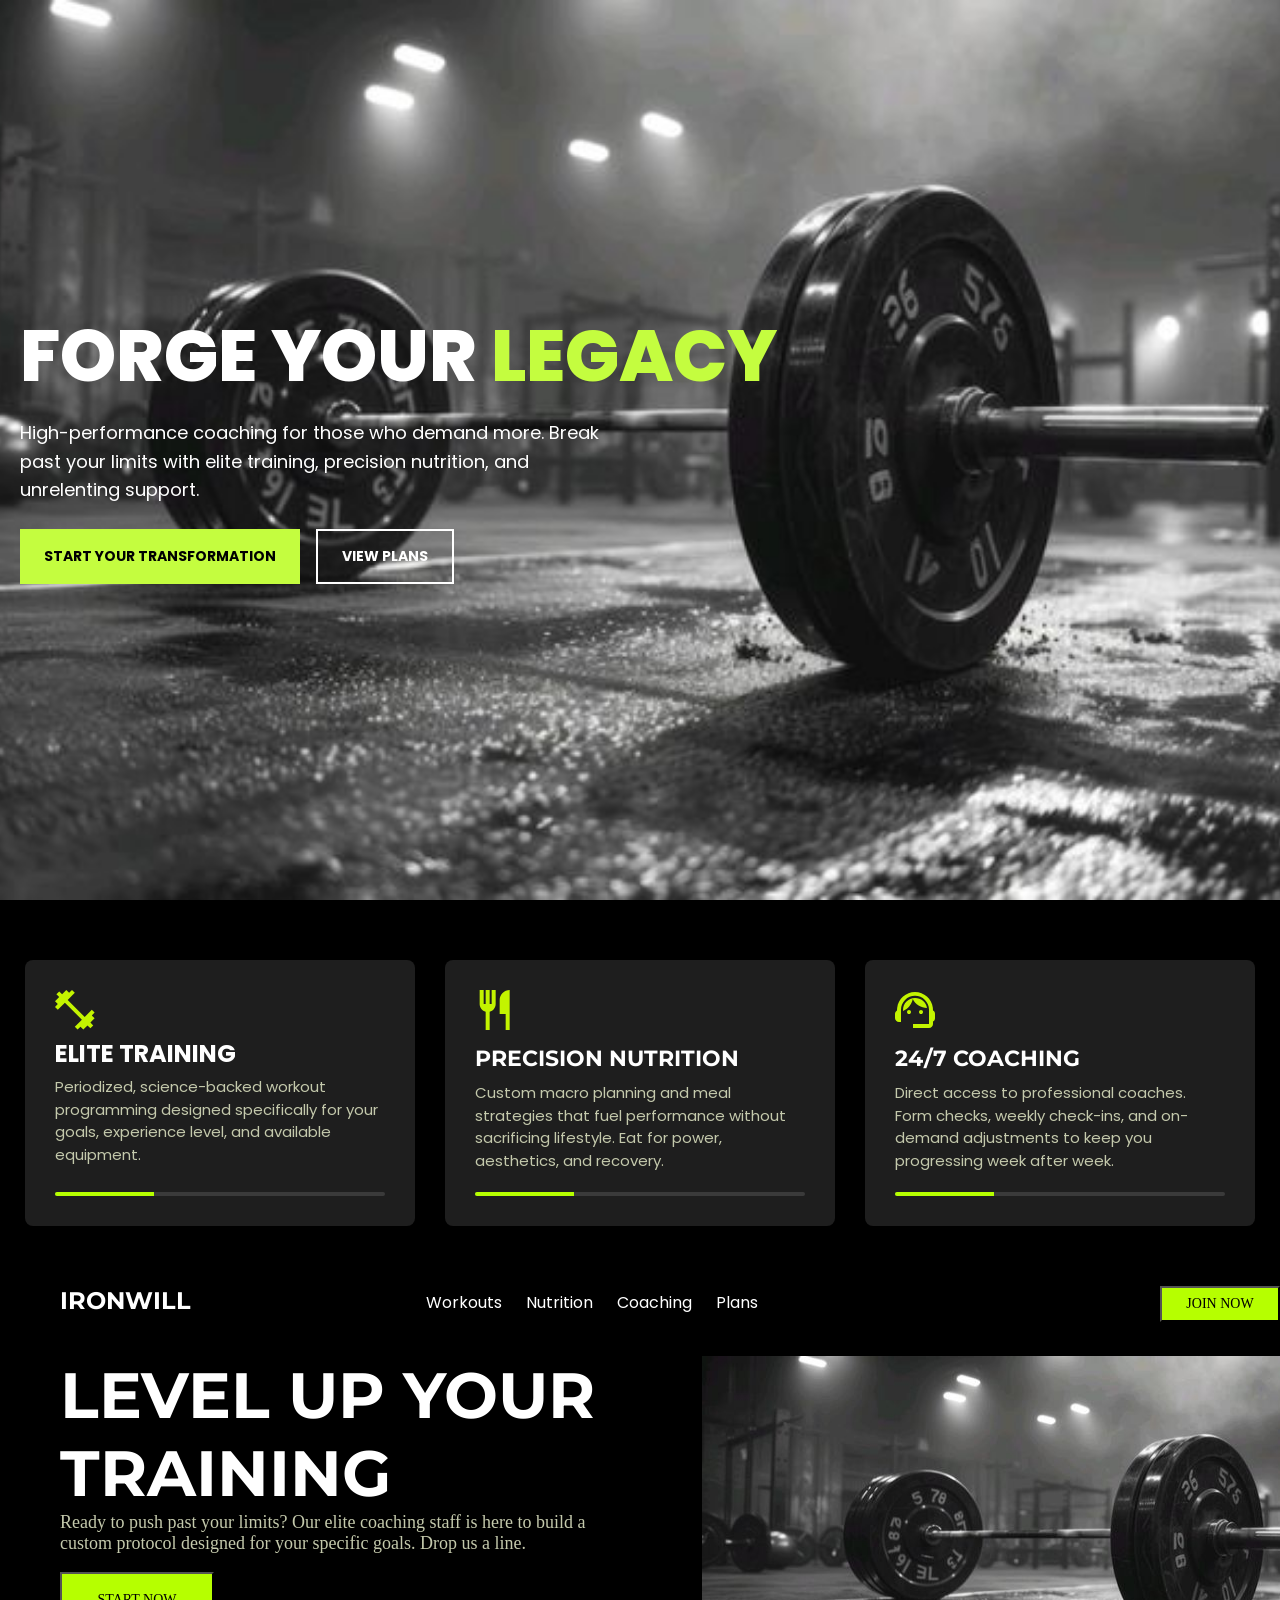
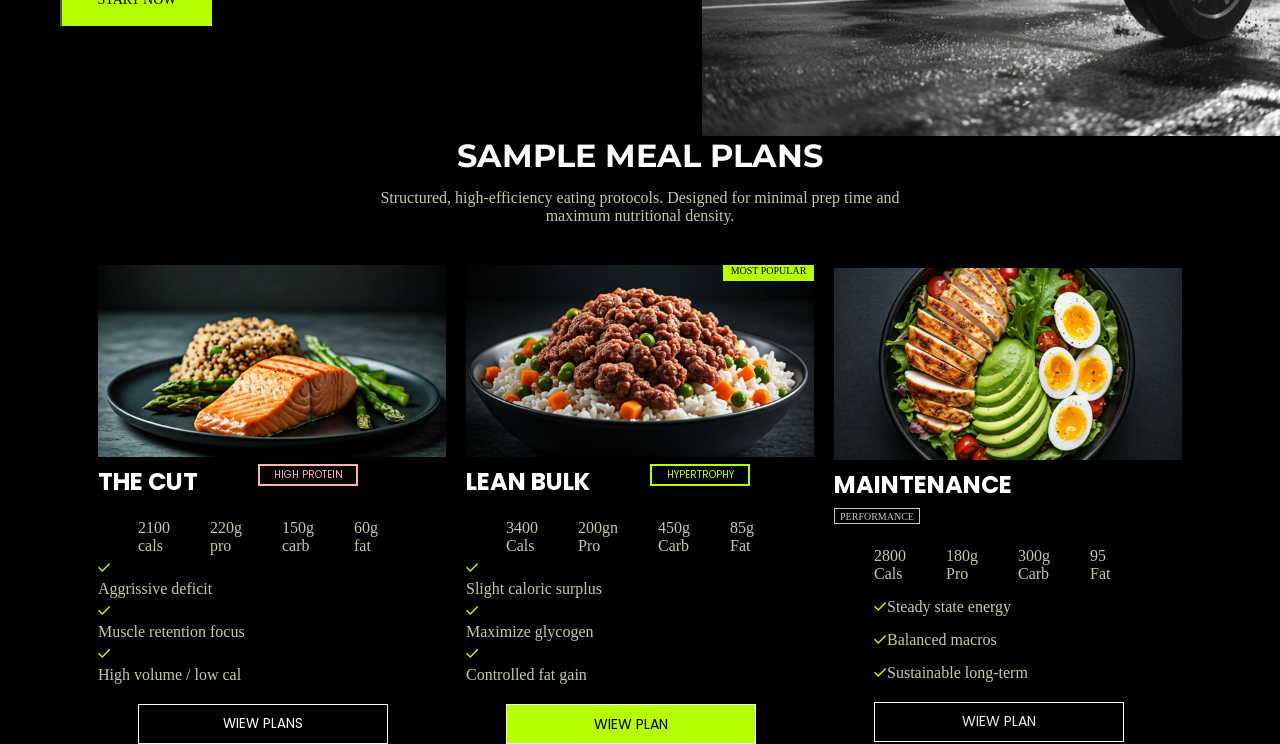
==== commit ac131428: "Merge b7cf62c202d110412d5f56d7e4430ec7a261b642 into 8da41b18d7935b70006a84f015fccd8ed3d184ec" ====
--- a/index.html
+++ b/index.html
@@ -1,11 +1,18 @@
 <!DOCTYPE html>
 <html lang="en">
+
 <head>
     <meta charset="UTF-8">
     <meta name="viewport" content="width=device-width, initial-scale=1.0">
-    <title>IRONWILLL Fitness</title>
+    <title>IRONWILL Fitness</title>
     <link rel="stylesheet" href="style.css">
+    <link rel="preconnect" href="https://fonts.googleapis.com">
+    <link rel="preconnect" href="https://fonts.gstatic.com" crossorigin>
+    <link
+        href="https://fonts.googleapis.com/css2?family=Montserrat:wght@400;700;800&family=Poppins:wght@400;600;800&display=swap"
+        rel="stylesheet">
 </head>
+
 <body>
     <!-- Hero section start -->
     <div class="heroSection">
@@ -24,7 +31,166 @@
     </div>
     <!-- Hero section end -->
 
+    <!-- Our services start -->
+    <div class="ourservices">
+        <div class="training">
+            <img src="images/Icon.svg" alt="Training Icon" width="40" height="40">
+            <h2 class="serv-icesTittle">ELITE TRAINING</h2>
+            <p class="servicesParagraph">
+                Periodized, science-backed workout programming designed specifically for your goals, experience level,
+                and available equipment.
+            </p>
+            <div class="line">
+                <div class="line-fill"></div>
+            </div>
+        </div>
 
+        <div class="nutrition">
+            <img src="images/Icon (3).svg" alt="Nutrition Icon" width="40" height="40">
+            <h2 class="servicesTittle">PRECISION NUTRITION</h2>
+            <p class="servicesParagraph">
+                Custom macro planning and meal strategies that fuel performance without sacrificing lifestyle. Eat for
+                power, aesthetics, and recovery.
+            </p>
+            <div class="line">
+                <div class="line-fill"></div>
+            </div>
+        </div>
 
+        <div class="coaching">
+            <img src="images/Icon (4).svg" alt="Coaching Icon" width="40" height="40">
+            <h2 class="servicesTittle">24/7 COACHING</h2>
+            <p class="servicesParagraph">
+                Direct access to professional coaches. Form checks, weekly check-ins, and on-demand adjustments to keep
+                you progressing week after week.
+            </p>
+            <div class="line">
+                <div class="line-fill"></div>
+            </div>
+        </div>
+    </div>
+    <!-- Our services end -->
+
+    <!-- Level up your training start-->
+    <div class="LevelUpYourTraining">
+        <div class="TrainingNavbar">
+            <h1>IRONWILL</h1>
+            <div class="navLinks">
+                <ul>
+                    <li><a href="#">Workouts</a></li>
+                    <li><a href="#">Nutrition</a></li>
+                    <li><a href="#">Coaching</a> </li>
+                    <li><a href="#">Plans</a></li>
+                </ul>
+            </div>
+            <button id="navbarTrainingButton">JOIN NOW</button>
+        </div>
+
+        <div class="trainingHero">
+            <div class="trainingHeroMini">
+                <h2>LEVEL UP YOUR <br> TRAINING</h2>
+                <p>Ready to push past your limits? Our elite coaching staff is
+                    here to build a <br>custom protocol designed for your specific
+                    goals. Drop us a line.</p>
+                <button>START NOW</button>
+            </div>
+         <div class="trainingHeroİmg">  <img src="images/fitnessBackcgroundİmage.jpg" alt=""> </div> 
+        </div>
+        <!-- Level up your training end-->
+        <!-- Meal plans start-->
+        <div class="mealPlans">
+            <div class="mealPlansEntry">
+                <h1>SAMPLE MEAL PLANS</h1>
+                <p>Structured, high-efficiency eating protocols. Designed for minimal prep time and <br>
+                    maximum nutritional density.</p>
+            </div>
+
+            <div class="mealPlansCards">
+                <div class="MealPlanCard">
+                    <img src="images/mealPlansİmg.svg" alt="">
+                    <div class="theCutTittle">
+                        <h2>THE CUT</h2>
+                        <button>HIGH PROTEIN</button>
+                    </div>
+                    <div class="theCutMacro">
+                        <p>2100 <br>cals</p>
+                        <p>220g <br> pro</p>
+                        <p>150g <br> carb</p>
+                        <p>60g <br> fat</p>
+                    </div>
+                    <ul>
+                        <li><img src="images/mealPlansİcon.svg" alt="">
+                            <p>Aggrissive deficit</p>
+                        </li>
+                        <li><img src="images/mealPlansİcon.svg" alt="">
+                            <p>Muscle retention focus</p>
+                        </li>
+                        <li><img src="images/mealPlansİcon.svg" alt="">
+                            <p>High volume / low cal</p>
+                        </li>
+                    </ul>
+                    <button id="theCutCardButton">WIEW PLANS</button>
+                </div>
+                <div class="MealPlanCard" id="leanBulkCard">
+                    <p id="leanBulkCardPopular">MOST POPULAR</p>
+                    <img src="images/mealPlansLeanBulk.svg" alt="">
+                    <div class="leanBulkTittle">
+                        <h2>LEAN BULK</h2>
+                        <button style="
+                        border: 2px solid #b6ff00;
+                        color: #b6ff00;
+                        background-color: black;
+                        font-size: 10px;
+                        width: 100px;
+                        height: 22px;">HYPERTROPHY</button>
+                    </div>
+                    <div class="leanBulkMacro">
+                        <p>3400 <br> Cals</p>
+                        <p>200gn <br> Pro</p>
+                        <p>450g <br> Carb</p>
+                        <p>85g <br> Fat</p>
+                    </div>
+                    <ul>
+                        <li><img src="images/mealPlansİcon.svg" alt="">
+                            <p>Slight caloric surplus</p>
+                        </li>
+                        <li><img src="images/mealPlansİcon.svg" alt="">
+                            <p>Maximize glycogen</p>
+                        </li>
+                        <li><img src="images/mealPlansİcon.svg" alt="">
+                            <p>Controlled fat gain</p>
+                        </li>
+                    </ul>
+                    <button id="leanBulkCardButton">WIEW PLAN</button>
+                </div>
+                <div class="MealPLanCard">
+                    <img src="images/mealPlansMaintenanceİmg.svg" alt="">
+                    <div class="maintenanceCardTittle">
+                        <h2>MAINTENANCE</h2>
+                        <button>PERFORMANCE</button>
+                    </div>
+                    <div class="maintenanceMacros">
+                        <p>2800 <br> Cals</p>
+                        <p>180g <br> Pro</p>
+                        <p>300g <br> Carb</p>
+                        <p>95 <br> Fat</p>
+                    </div>
+                    <ul class="maintenanceAdvantage">
+                        <li><img src="images/mealPlansİcon.svg" alt="">
+                            <p>Steady state energy</p>
+                        </li>
+                        <li><img src="images/mealPlansİcon.svg" alt="">
+                            <p>Balanced macros</p>
+                        </li>
+                        <li><img src="images/mealPlansİcon.svg" alt="">
+                            <p>Sustainable long-term</p>
+                        </li>
+                    </ul>
+                    <button id="maintenanceButton">WIEW PLAN</button>
+                </div>
+            </div>
+        </div>
+        <!-- Meal plans end -->
 </body>
+
 </html>
--- a/style.css
+++ b/style.css
@@ -1,11 +1,3 @@
-*{
-    margin: 0px;
-    padding: 0px;
-    text-decoration: none;
-    list-style: none;
-    box-sizing: border-box;
-    font-family: 'Poppins', sans-serif;
-}
 * {
     margin: 0;
     padding: 0;
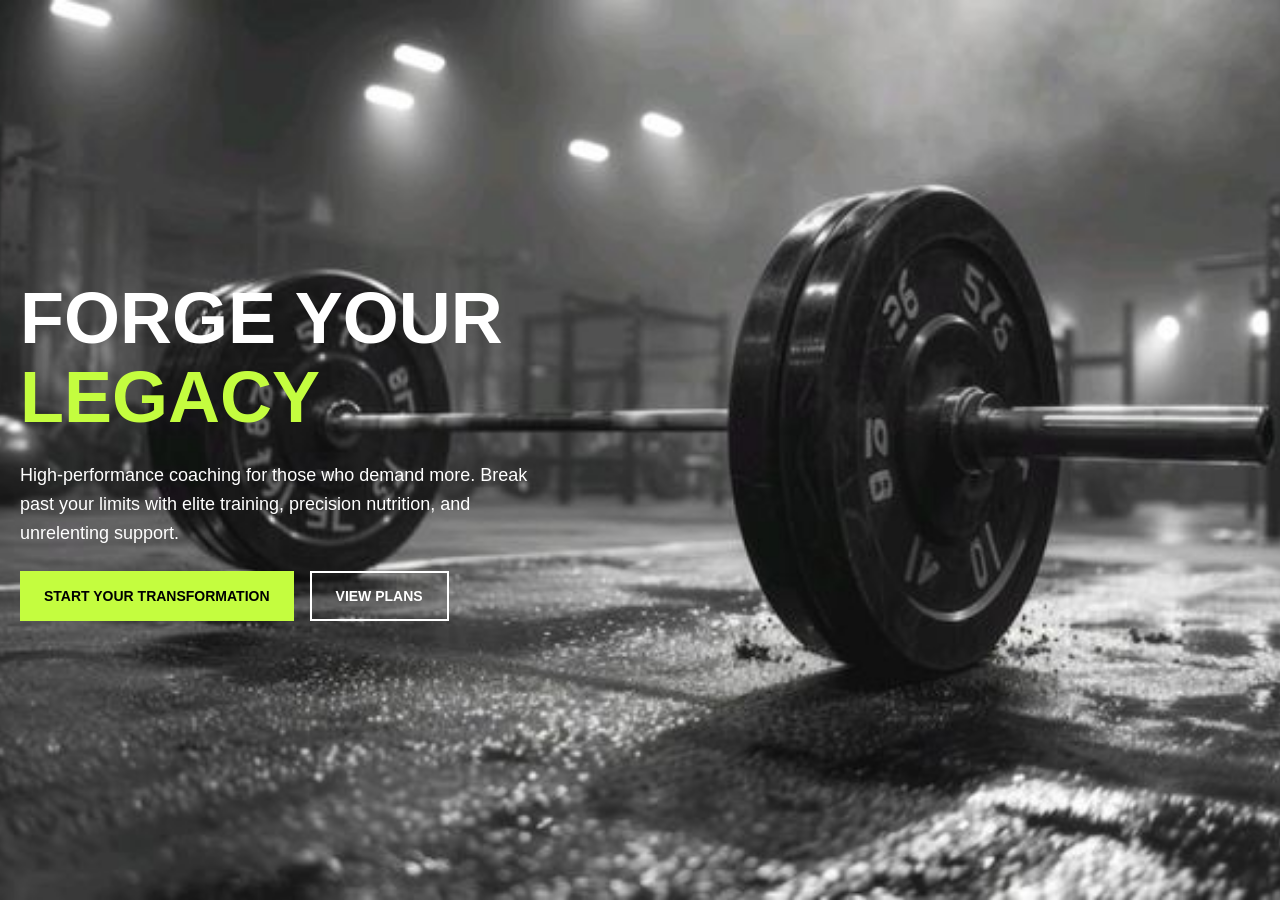
==== commit 78c078ca: "Merge pull request #3 from nursahtuncel/ecrin-IRO-2-Hero create a new branch for hero" ====
--- a/index.html
+++ b/index.html
@@ -1,18 +1,11 @@
 <!DOCTYPE html>
 <html lang="en">
-
 <head>
     <meta charset="UTF-8">
     <meta name="viewport" content="width=device-width, initial-scale=1.0">
-    <title>IRONWILL Fitness</title>
+    <title>IRONWILLL Fitness</title>
     <link rel="stylesheet" href="style.css">
-    <link rel="preconnect" href="https://fonts.googleapis.com">
-    <link rel="preconnect" href="https://fonts.gstatic.com" crossorigin>
-    <link
-        href="https://fonts.googleapis.com/css2?family=Montserrat:wght@400;700;800&family=Poppins:wght@400;600;800&display=swap"
-        rel="stylesheet">
 </head>
-
 <body>
     <!-- Hero section start -->
     <div class="heroSection">
@@ -31,166 +24,7 @@
     </div>
     <!-- Hero section end -->
 
-    <!-- Our services start -->
-    <div class="ourservices">
-        <div class="training">
-            <img src="images/Icon.svg" alt="Training Icon" width="40" height="40">
-            <h2 class="serv-icesTittle">ELITE TRAINING</h2>
-            <p class="servicesParagraph">
-                Periodized, science-backed workout programming designed specifically for your goals, experience level,
-                and available equipment.
-            </p>
-            <div class="line">
-                <div class="line-fill"></div>
-            </div>
-        </div>
 
-        <div class="nutrition">
-            <img src="images/Icon (3).svg" alt="Nutrition Icon" width="40" height="40">
-            <h2 class="servicesTittle">PRECISION NUTRITION</h2>
-            <p class="servicesParagraph">
-                Custom macro planning and meal strategies that fuel performance without sacrificing lifestyle. Eat for
-                power, aesthetics, and recovery.
-            </p>
-            <div class="line">
-                <div class="line-fill"></div>
-            </div>
-        </div>
 
-        <div class="coaching">
-            <img src="images/Icon (4).svg" alt="Coaching Icon" width="40" height="40">
-            <h2 class="servicesTittle">24/7 COACHING</h2>
-            <p class="servicesParagraph">
-                Direct access to professional coaches. Form checks, weekly check-ins, and on-demand adjustments to keep
-                you progressing week after week.
-            </p>
-            <div class="line">
-                <div class="line-fill"></div>
-            </div>
-        </div>
-    </div>
-    <!-- Our services end -->
-
-    <!-- Level up your training start-->
-    <div class="LevelUpYourTraining">
-        <div class="TrainingNavbar">
-            <h1>IRONWILL</h1>
-            <div class="navLinks">
-                <ul>
-                    <li><a href="#">Workouts</a></li>
-                    <li><a href="#">Nutrition</a></li>
-                    <li><a href="#">Coaching</a> </li>
-                    <li><a href="#">Plans</a></li>
-                </ul>
-            </div>
-            <button id="navbarTrainingButton">JOIN NOW</button>
-        </div>
-
-        <div class="trainingHero">
-            <div class="trainingHeroMini">
-                <h2>LEVEL UP YOUR <br> TRAINING</h2>
-                <p>Ready to push past your limits? Our elite coaching staff is
-                    here to build a <br>custom protocol designed for your specific
-                    goals. Drop us a line.</p>
-                <button>START NOW</button>
-            </div>
-         <div class="trainingHeroİmg">  <img src="images/fitnessBackcgroundİmage.jpg" alt=""> </div> 
-        </div>
-        <!-- Level up your training end-->
-        <!-- Meal plans start-->
-        <div class="mealPlans">
-            <div class="mealPlansEntry">
-                <h1>SAMPLE MEAL PLANS</h1>
-                <p>Structured, high-efficiency eating protocols. Designed for minimal prep time and <br>
-                    maximum nutritional density.</p>
-            </div>
-
-            <div class="mealPlansCards">
-                <div class="MealPlanCard">
-                    <img src="images/mealPlansİmg.svg" alt="">
-                    <div class="theCutTittle">
-                        <h2>THE CUT</h2>
-                        <button>HIGH PROTEIN</button>
-                    </div>
-                    <div class="theCutMacro">
-                        <p>2100 <br>cals</p>
-                        <p>220g <br> pro</p>
-                        <p>150g <br> carb</p>
-                        <p>60g <br> fat</p>
-                    </div>
-                    <ul>
-                        <li><img src="images/mealPlansİcon.svg" alt="">
-                            <p>Aggrissive deficit</p>
-                        </li>
-                        <li><img src="images/mealPlansİcon.svg" alt="">
-                            <p>Muscle retention focus</p>
-                        </li>
-                        <li><img src="images/mealPlansİcon.svg" alt="">
-                            <p>High volume / low cal</p>
-                        </li>
-                    </ul>
-                    <button id="theCutCardButton">WIEW PLANS</button>
-                </div>
-                <div class="MealPlanCard" id="leanBulkCard">
-                    <p id="leanBulkCardPopular">MOST POPULAR</p>
-                    <img src="images/mealPlansLeanBulk.svg" alt="">
-                    <div class="leanBulkTittle">
-                        <h2>LEAN BULK</h2>
-                        <button style="
-                        border: 2px solid #b6ff00;
-                        color: #b6ff00;
-                        background-color: black;
-                        font-size: 10px;
-                        width: 100px;
-                        height: 22px;">HYPERTROPHY</button>
-                    </div>
-                    <div class="leanBulkMacro">
-                        <p>3400 <br> Cals</p>
-                        <p>200gn <br> Pro</p>
-                        <p>450g <br> Carb</p>
-                        <p>85g <br> Fat</p>
-                    </div>
-                    <ul>
-                        <li><img src="images/mealPlansİcon.svg" alt="">
-                            <p>Slight caloric surplus</p>
-                        </li>
-                        <li><img src="images/mealPlansİcon.svg" alt="">
-                            <p>Maximize glycogen</p>
-                        </li>
-                        <li><img src="images/mealPlansİcon.svg" alt="">
-                            <p>Controlled fat gain</p>
-                        </li>
-                    </ul>
-                    <button id="leanBulkCardButton">WIEW PLAN</button>
-                </div>
-                <div class="MealPLanCard">
-                    <img src="images/mealPlansMaintenanceİmg.svg" alt="">
-                    <div class="maintenanceCardTittle">
-                        <h2>MAINTENANCE</h2>
-                        <button>PERFORMANCE</button>
-                    </div>
-                    <div class="maintenanceMacros">
-                        <p>2800 <br> Cals</p>
-                        <p>180g <br> Pro</p>
-                        <p>300g <br> Carb</p>
-                        <p>95 <br> Fat</p>
-                    </div>
-                    <ul class="maintenanceAdvantage">
-                        <li><img src="images/mealPlansİcon.svg" alt="">
-                            <p>Steady state energy</p>
-                        </li>
-                        <li><img src="images/mealPlansİcon.svg" alt="">
-                            <p>Balanced macros</p>
-                        </li>
-                        <li><img src="images/mealPlansİcon.svg" alt="">
-                            <p>Sustainable long-term</p>
-                        </li>
-                    </ul>
-                    <button id="maintenanceButton">WIEW PLAN</button>
-                </div>
-            </div>
-        </div>
-        <!-- Meal plans end -->
 </body>
-
 </html>
--- a/style.css
+++ b/style.css
@@ -1,3 +1,11 @@
+*{
+    margin: 0px;
+    padding: 0px;
+    text-decoration: none;
+    list-style: none;
+    box-sizing: border-box;
+    font-family: 'Poppins', sans-serif;
+}
 * {
     margin: 0;
     padding: 0;
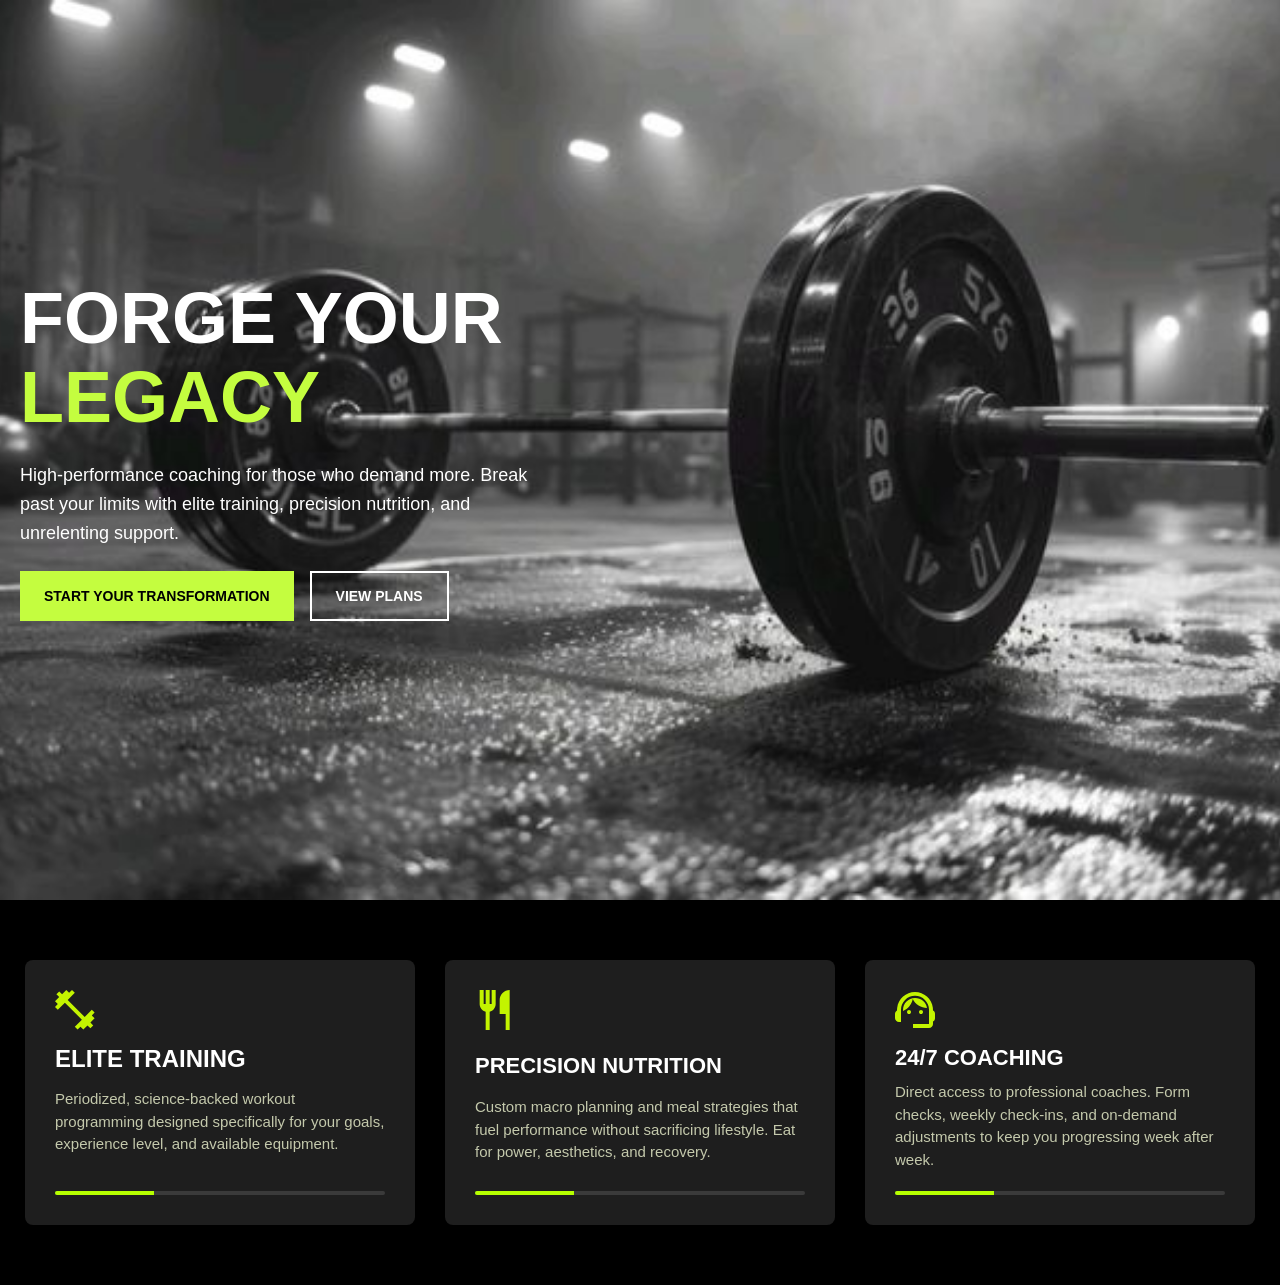
==== commit cb1a1a7d: "create a new branch our services" ====
--- a/index.html
+++ b/index.html
@@ -1,11 +1,13 @@
 <!DOCTYPE html>
 <html lang="en">
+
 <head>
     <meta charset="UTF-8">
     <meta name="viewport" content="width=device-width, initial-scale=1.0">
     <title>IRONWILLL Fitness</title>
     <link rel="stylesheet" href="style.css">
 </head>
+
 <body>
     <!-- Hero section start -->
     <div class="heroSection">
@@ -23,8 +25,48 @@
         </div>
     </div>
     <!-- Hero section end -->
+    <!-- Our services start -->
+    <div class="ourservices">
+        <div class="training">
+            <img src="images/Icon.svg" alt="Training Icon" width="40" height="40">
+            <h2 class="serv-icesTittle">ELITE TRAINING</h2>
+            <p class="servicesParagraph">
+                Periodized, science-backed workout programming designed specifically for your goals, experience level,
+                and available equipment.
+            </p>
+            <div class="line">
+                <div class="line-fill"></div>
+            </div>
+        </div>
+
+        <div class="nutrition">
+            <img src="images/Icon (3).svg" alt="Nutrition Icon" width="40" height="40">
+            <h2 class="servicesTittle">PRECISION NUTRITION</h2>
+            <p class="servicesParagraph">
+                Custom macro planning and meal strategies that fuel performance without sacrificing lifestyle. Eat for
+                power, aesthetics, and recovery.
+            </p>
+            <div class="line">
+                <div class="line-fill"></div>
+            </div>
+        </div>
+
+        <div class="coaching">
+            <img src="images/Icon (4).svg" alt="Coaching Icon" width="40" height="40">
+            <h2 class="servicesTittle">24/7 COACHING</h2>
+            <p class="servicesParagraph">
+                Direct access to professional coaches. Form checks, weekly check-ins, and on-demand adjustments to keep
+                you progressing week after week.
+            </p>
+            <div class="line">
+                <div class="line-fill"></div>
+            </div>
+        </div>
+    </div>
+    <!-- Our services end -->
 
 
 
 </body>
+
 </html>
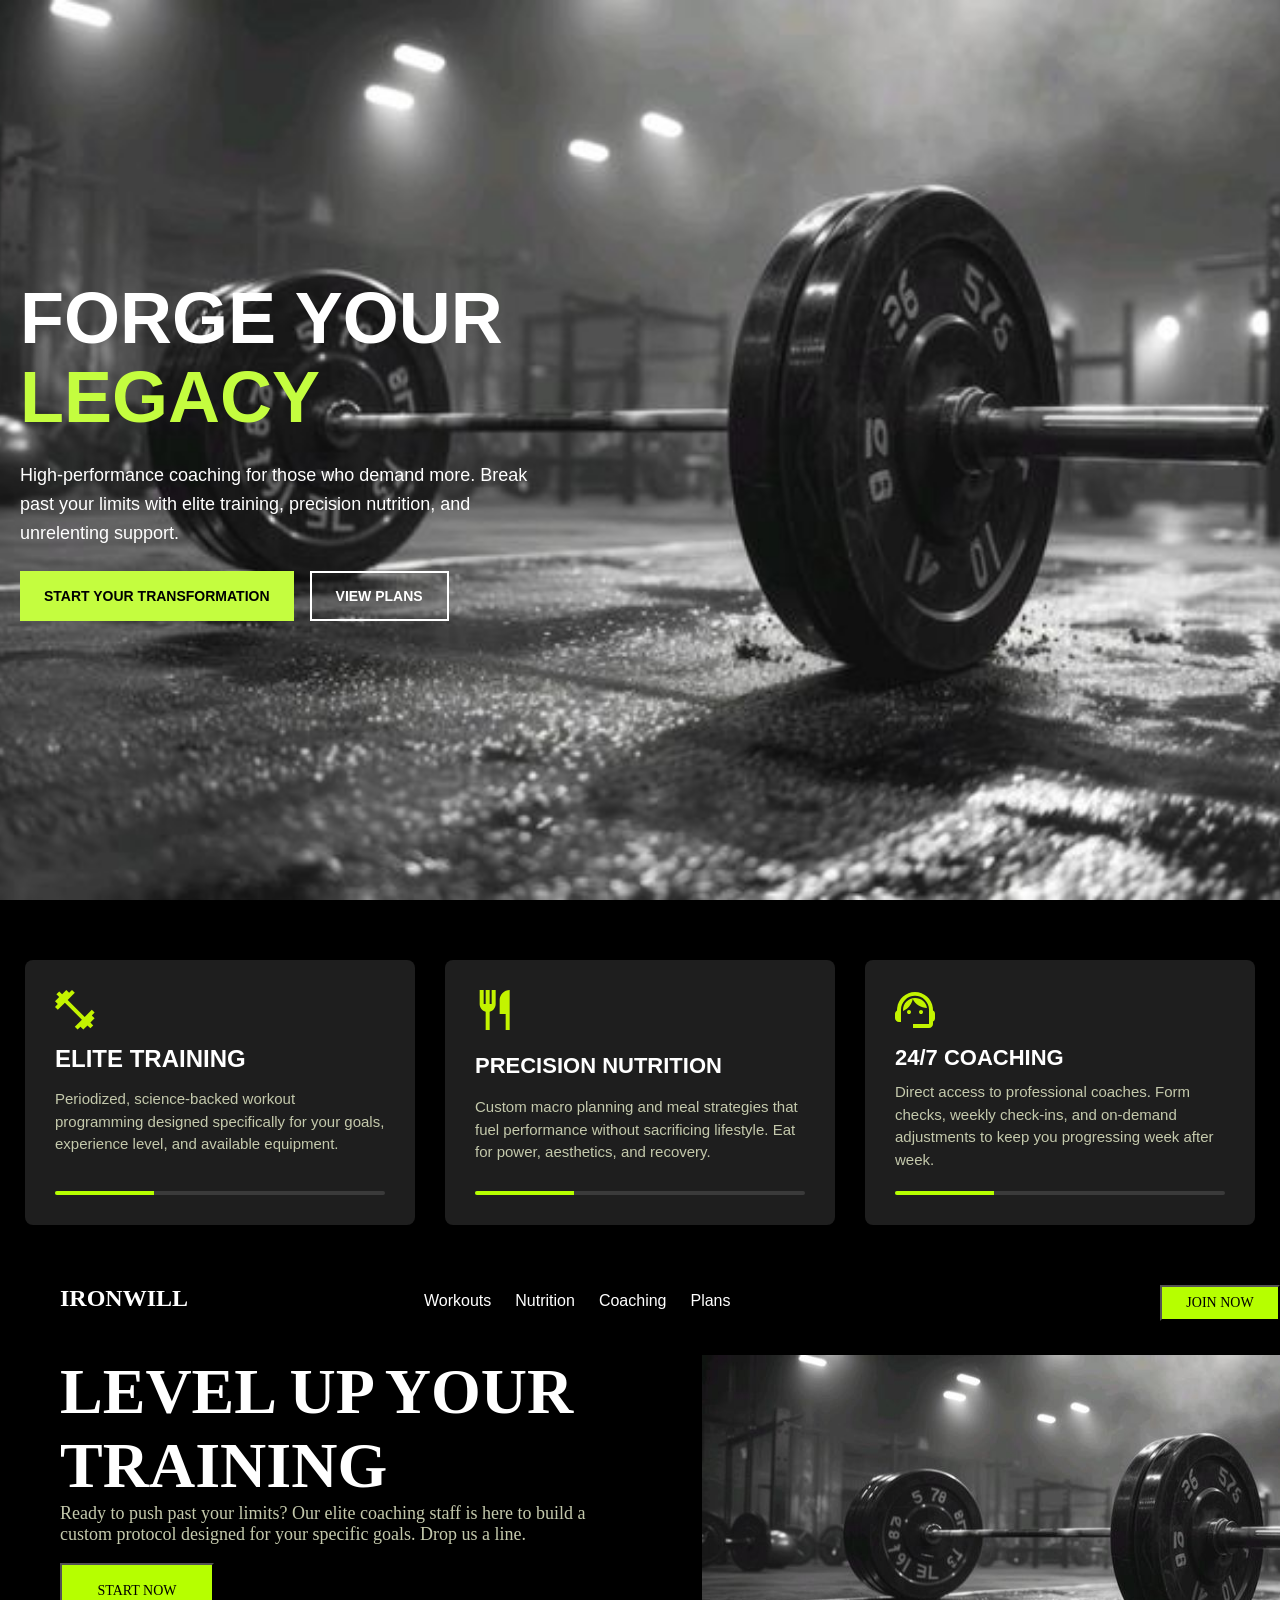
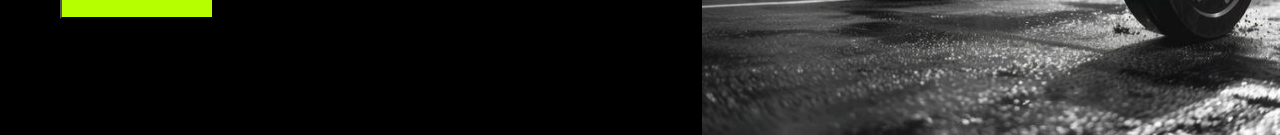
==== commit ff2ed116: "create a new branch level up your training" ====
--- a/index.html
+++ b/index.html
@@ -65,7 +65,32 @@
     </div>
     <!-- Our services end -->
 
+    <!-- Level up your training start-->
+    <div class="LevelUpYourTraining">
+        <div class="TrainingNavbar">
+            <h1>IRONWILL</h1>
+            <div class="navLinks">
+                <ul>
+                    <li><a href="#">Workouts</a></li>
+                    <li><a href="#">Nutrition</a></li>
+                    <li><a href="#">Coaching</a> </li>
+                    <li><a href="#">Plans</a></li>
+                </ul>
+            </div>
+            <button id="navbarTrainingButton">JOIN NOW</button>
+        </div>
 
+        <div class="trainingHero">
+            <div class="trainingHeroMini">
+                <h2>LEVEL UP YOUR <br> TRAINING</h2>
+                <p>Ready to push past your limits? Our elite coaching staff is
+                    here to build a <br>custom protocol designed for your specific
+                    goals. Drop us a line.</p>
+                <button>START NOW</button>
+            </div>
+            <div class="trainingHeroİmg"> <img src="images/fitnessBackcgroundİmage.jpg" alt=""> </div>
+        </div>
+        <!-- Level up your training end-->
 
 </body>
 
